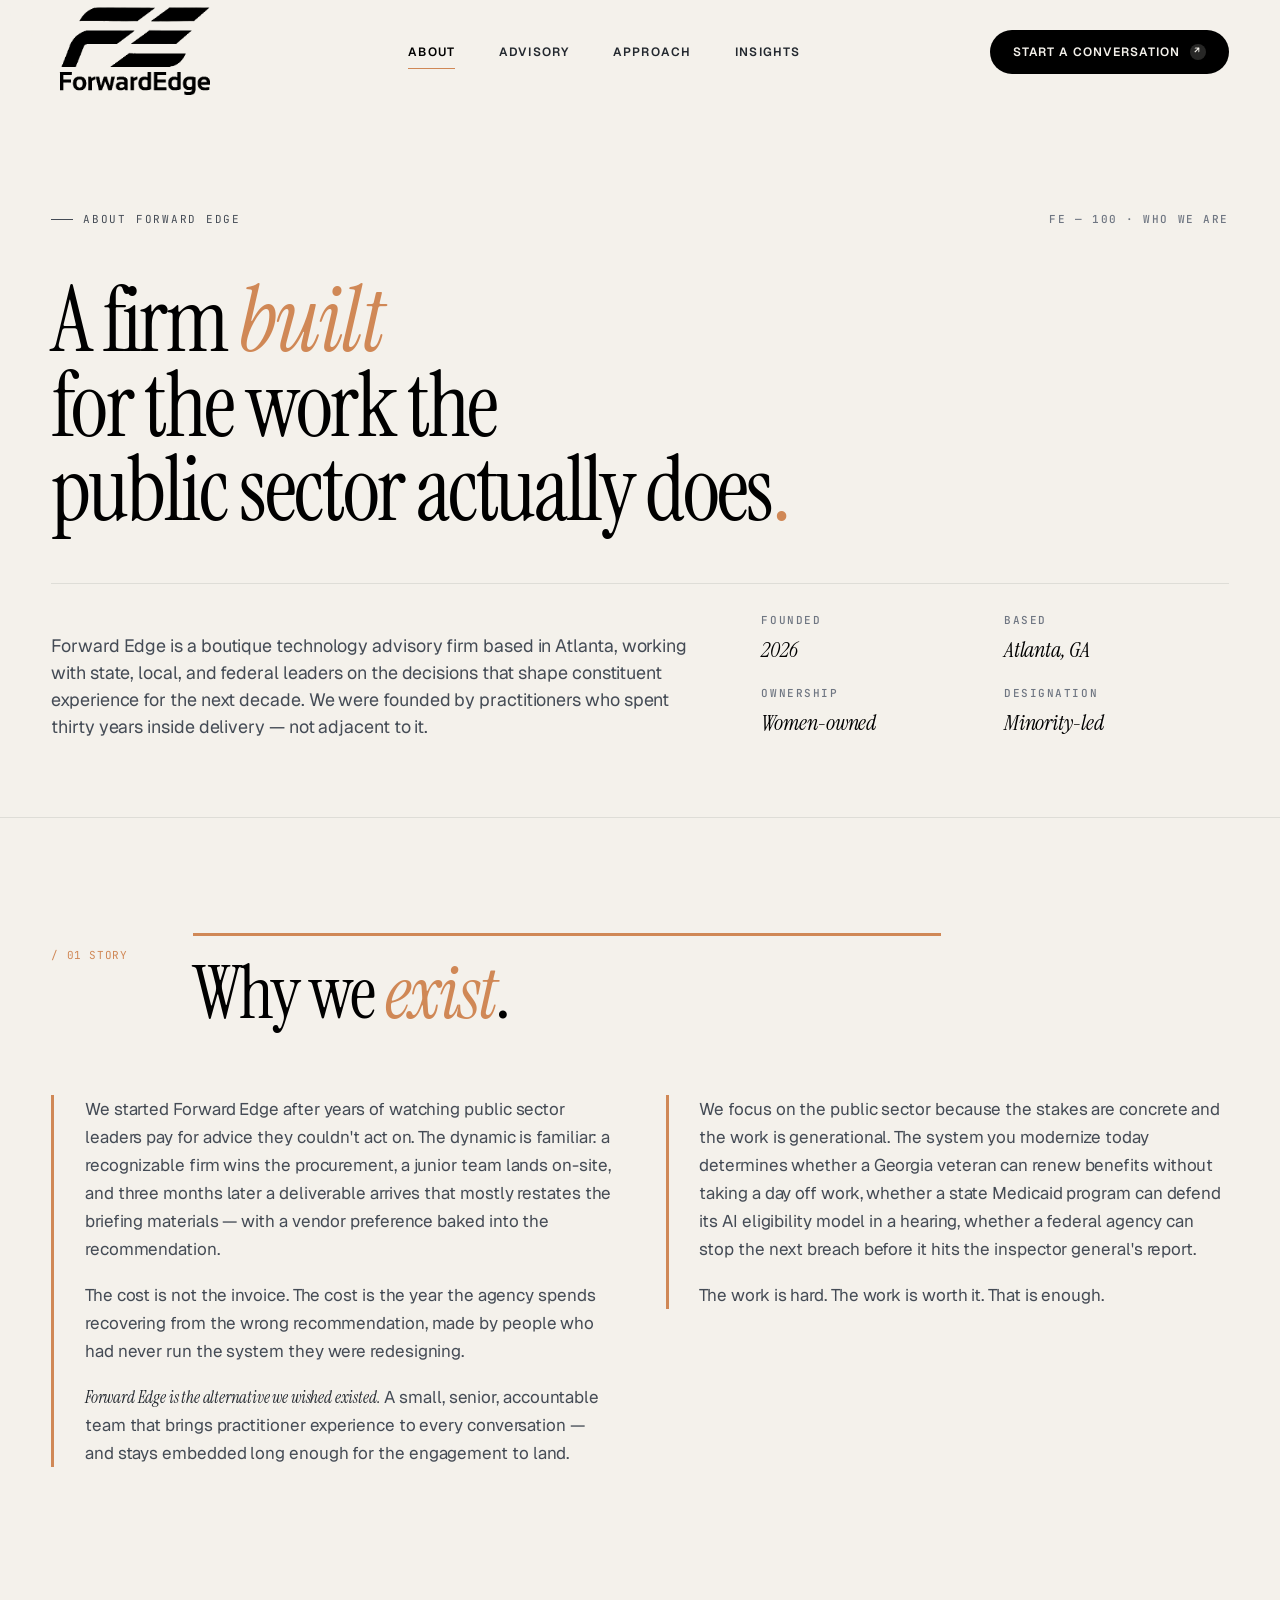
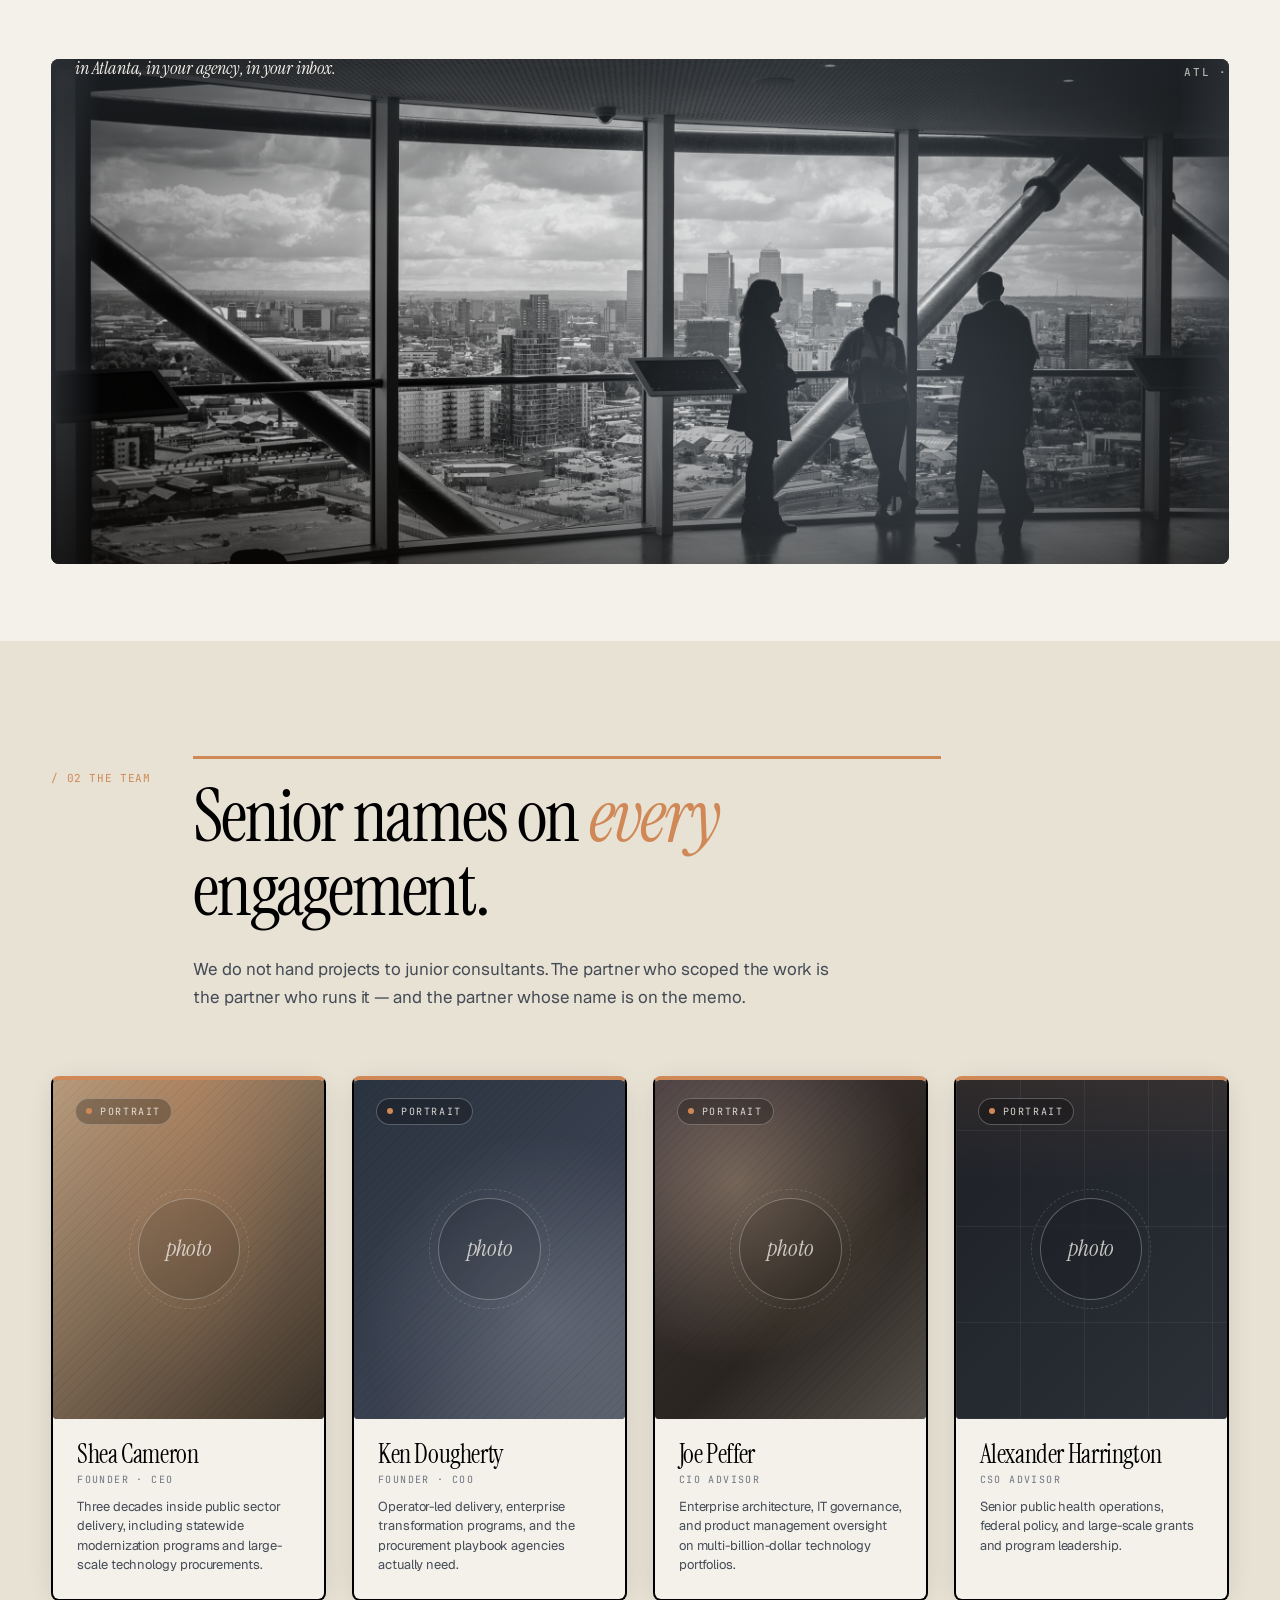
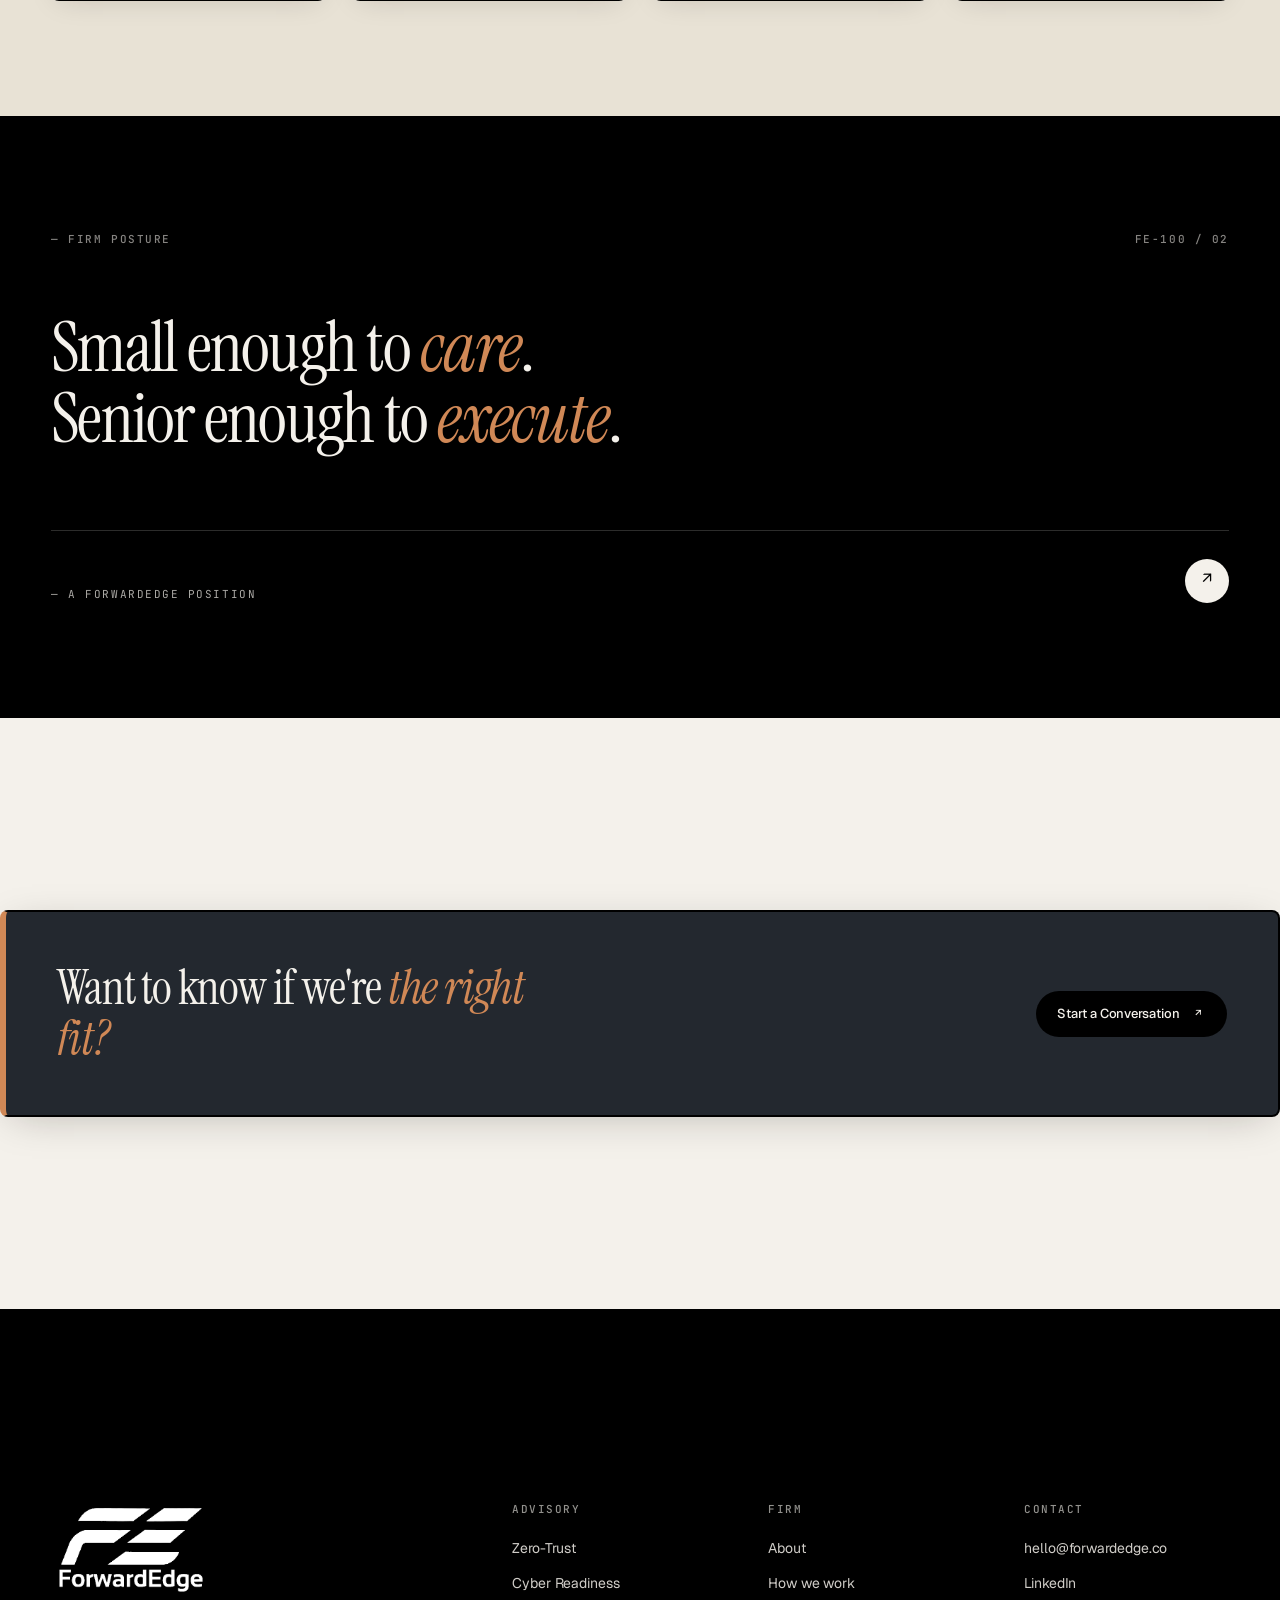
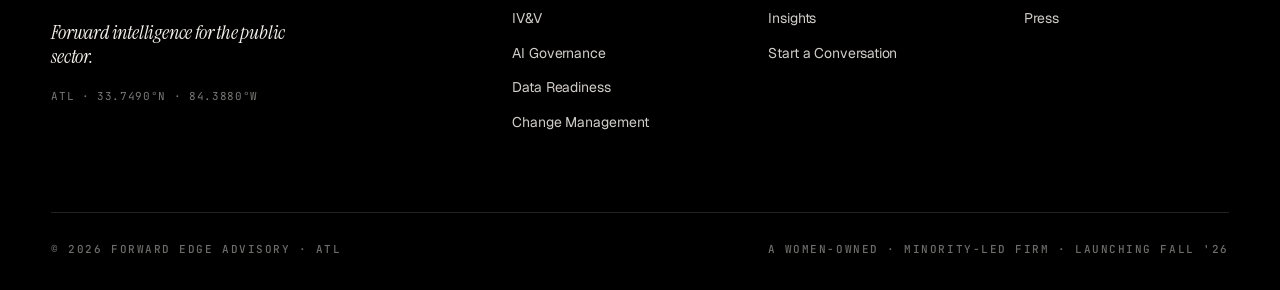
==== about.html @ c7acf0cd "ForwardEdge Advisory site — initial deploy" ====
<!doctype html>
<html lang="en">
<head>
<meta charset="utf-8" />
<meta name="viewport" content="width=device-width, initial-scale=1" />
<title>About · Forward Edge</title>
<link rel="icon" href="assets/fe-mark-black.png" />
<link rel="preconnect" href="https://fonts.googleapis.com" />
<link rel="preconnect" href="https://fonts.gstatic.com" crossorigin />
<link href="https://fonts.googleapis.com/css2?family=Instrument+Serif:ital@0;1&family=Geist:wght@400;500;600;700&family=JetBrains+Mono:wght@400;500;600&display=swap" rel="stylesheet" />
<link rel="stylesheet" href="styles.css" />
</head>
<body>

<header class="nav">
  <div class="container nav-inner">
    <a class="nav-brand" href="index.html" aria-label="Forward Edge — home">
      <img src="assets/fe-lockup-black.png" alt="Forward Edge" />
    </a>
    <nav class="nav-links" aria-label="Primary">
      <a href="about.html" class="is-current">About</a>
      <a href="advisory.html">Advisory</a>
      <a href="how-we-work.html">Approach</a>
      <a href="insights.html">Insights</a>
    </nav>
    <div class="nav-cta">
      <span class="nav-status"><span class="dot-edge"></span>Briefing — Fall '26</span>
      <a class="btn btn-primary" href="contact.html">Start a Conversation<span class="btn-arrow">↗</span></a>
      <button class="nav-toggle" aria-label="Open menu">☰</button>
    </div>
  </div>
</header>

<section class="page-hero">
  <div class="container">
    <div class="meta">
      <span class="eyebrow">About Forward Edge</span>
      <span class="mono">FE — 100 · WHO WE ARE</span>
    </div>
    <h1>A firm <em>built</em><br/>for the work the<br/>public sector actually does<span class="stop">.</span></h1>
    <div class="deck">
      <p>
        Forward Edge is a boutique technology advisory firm based in Atlanta, working with state, local,
        and federal leaders on the decisions that shape constituent experience for the next decade.
        We were founded by practitioners who spent thirty years inside delivery &mdash; not adjacent to it.
      </p>
      <div class="side">
        <div><span class="mono">Founded</span><span class="val">2026</span></div>
        <div><span class="mono">Based</span><span class="val">Atlanta, GA</span></div>
        <div><span class="mono">Ownership</span><span class="val">Women-owned</span></div>
        <div><span class="mono">Designation</span><span class="val">Minority-led</span></div>
      </div>
    </div>
  </div>
</section>

<!-- Story / why we exist -->
<section class="section-pad surface-paper">
  <div class="container">
    <div class="section-head reveal">
      <span class="num">/ 01 STORY</span>
      <div>
        <h2>Why we <em>exist</em>.</h2>
      </div>
    </div>
    <div class="cols-2 reveal">
      <div class="prose">
        <p>We started Forward Edge after years of watching public sector leaders pay for advice they couldn't act on. The dynamic is familiar: a recognizable firm wins the procurement, a junior team lands on-site, and three months later a deliverable arrives that mostly restates the briefing materials &mdash; with a vendor preference baked into the recommendation.</p>
        <p>The cost is not the invoice. The cost is the year the agency spends recovering from the wrong recommendation, made by people who had never run the system they were redesigning.</p>
        <p><span class="serif-i">Forward Edge is the alternative we wished existed.</span> A small, senior, accountable team that brings practitioner experience to every conversation &mdash; and stays embedded long enough for the engagement to land.</p>
      </div>
      <div class="prose">
        <p>We focus on the public sector because the stakes are concrete and the work is generational. The system you modernize today determines whether a Georgia veteran can renew benefits without taking a day off work, whether a state Medicaid program can defend its AI eligibility model in a hearing, whether a federal agency can stop the next breach before it hits the inspector general's report.</p>
        <p>The work is hard. The work is worth it. That is enough.</p>
      </div>
    </div>
  </div>
</section>

<!-- Editorial photo -->
<section class="section-pad-sm surface-paper">
  <div class="container">
    <div class="photo cool reveal is-soft" style="aspect-ratio: 21/9; border-radius: var(--r-md);"><img src="assets/photos/about-hero-2.jpg" alt="" class="photo-img" />
      <span class="placeholder-tag">Photo · 21:9 · gov interior, architectural</span>
     <div class="photo-mark"><div class="photo-mark-wrap"><span class="ring">photo</span></div></div> <div class="photo-mark">
        <div class="photo-mark-wrap">
          <span class="ring">photo</span>
          <span class="sub">Replace with architectural · interior · no people</span>
        </div>
      </div>
      <div class="caption">
        <span>Forward Edge keeps a small footprint —<br/>in Atlanta, in your agency, in your inbox.</span>
        <span class="mono" style="font-family: var(--font-mono); font-style: normal; font-size: 11px; letter-spacing: .14em; color: rgba(244,241,235,.7);">ATL · HQ</span>
      </div>
    </div>
  </div>
</section>

<!-- The people -->
<section class="section-pad surface-stone">
  <div class="container">
    <div class="section-head reveal">
      <span class="num">/ 02 THE TEAM</span>
      <div>
        <h2>Senior names on <em>every</em> engagement.</h2>
        <p class="deck">
          We do not hand projects to junior consultants. The partner who scoped the work is the partner who runs it &mdash; and the partner whose name is on the memo.
        </p>
      </div>
    </div>

    <div class="team reveal">
      <article class="team-card">
        <div class="team-photo photo warm"><span class="placeholder-tag">Portrait</span><div class="photo-mark"><div class="photo-mark-wrap"><span class="ring">photo</span></div></div></div>
        <div class="team-info">
          <h3 class="name">Shea Cameron</h3>
          <p class="role">FOUNDER · CEO</p>
          <p>Three decades inside public sector delivery, including statewide modernization programs and large-scale technology procurements.</p>
        </div>
      </article>
      <article class="team-card">
        <div class="team-photo photo cool"><span class="placeholder-tag">Portrait</span><div class="photo-mark"><div class="photo-mark-wrap"><span class="ring">photo</span></div></div></div>
        <div class="team-info">
          <h3 class="name">Ken Dougherty</h3>
          <p class="role">FOUNDER · COO</p>
          <p>Operator-led delivery, enterprise transformation programs, and the procurement playbook agencies actually need.</p>
        </div>
      </article>
      <article class="team-card">
        <div class="team-photo photo atmospheric"><span class="placeholder-tag">Portrait</span><div class="photo-mark"><div class="photo-mark-wrap"><span class="ring">photo</span></div></div></div>
        <div class="team-info">
          <h3 class="name">Joe Peffer</h3>
          <p class="role">CIO ADVISOR</p>
          <p>Enterprise architecture, IT governance, and product management oversight on multi-billion-dollar technology portfolios.</p>
        </div>
      </article>
      <article class="team-card">
        <div class="team-photo photo architectural"><span class="placeholder-tag">Portrait</span><div class="photo-mark"><div class="photo-mark-wrap"><span class="ring">photo</span></div></div></div>
        <div class="team-info">
          <h3 class="name">Alexander Harrington</h3>
          <p class="role">CSO ADVISOR</p>
          <p>Senior public health operations, federal policy, and large-scale grants and program leadership.</p>
        </div>
      </article>
    </div>
  </div>
</section>

<!-- Manifesto dark break -->
<section class="manifesto">
  <div class="container">
    <div class="manifesto-meta">
      <span class="mono">— FIRM POSTURE</span>
      <span class="mono">FE-100 / 02</span>
    </div>
    <h2>
      Small enough to <em>care</em>.<br/>
      Senior enough to <em>execute</em>.
    </h2>
    <div class="manifesto-foot">
      <span class="attr">— A FORWARDEDGE POSITION</span>
      <a href="contact.html"><span class="arrow-circle">↗</span></a>
    </div>
  </div>
</section>

<!-- End CTA -->
<section class="section-pad surface-paper">
  <div class="container end-cta">
    <div class="row reveal">
      <h3>Want to know if we're <em>the right fit?</em></h3>
      <a class="btn btn-primary" href="contact.html">Start a Conversation<span class="btn-arrow">↗</span></a>
    </div>
  </div>
</section>

<!-- Footer -->
<footer class="footer">
  <div class="container">
    <div class="footer-cols">
      <div class="footer-col footer-brand">
        <img src="assets/fe-lockup-black.png" alt="Forward Edge" />
        <p>Forward intelligence for the public sector.</p>
        <div class="footer-coords">ATL · 33.7490°N · 84.3880°W</div>
      </div>
      <div class="footer-col">
        <h4>Advisory</h4>
        <ul>
          <li><a href="advisory.html#zero-trust">Zero-Trust</a></li>
          <li><a href="advisory.html#cyber">Cyber Readiness</a></li>
          <li><a href="advisory.html#ivv">IV&amp;V</a></li>
          <li><a href="advisory.html#ai-gov">AI Governance</a></li>
          <li><a href="advisory.html#data">Data Readiness</a></li>
          <li><a href="advisory.html#change">Change Management</a></li>
        </ul>
      </div>
      <div class="footer-col">
        <h4>Firm</h4>
        <ul>
          <li><a href="about.html">About</a></li>
          <li><a href="how-we-work.html">How we work</a></li>
          <li><a href="insights.html">Insights</a></li>
          <li><a href="contact.html">Start a Conversation</a></li>
        </ul>
      </div>
      <div class="footer-col">
        <h4>Contact</h4>
        <ul>
          <li><a href="mailto:hello@forwardedge.co">hello@forwardedge.co</a></li>
          <li><a href="#">LinkedIn</a></li>
          <li><a href="#">Press</a></li>
        </ul>
      </div>
    </div>
    <div class="footer-base">
      <span class="mono">© 2026 Forward Edge Advisory · ATL</span>
      <span class="mono">A WOMEN-OWNED · MINORITY-LED FIRM · LAUNCHING FALL '26</span>
    </div>
  </div>
</footer>

<script src="script.js"></script>
</body>
</html>
---- styles.css ----
/* ─────────────────────────────────────────────
   FORWARDEDGE · forwardedge.co — Site stylesheet
   v1 · May 2026
   ───────────────────────────────────────────── */

:root {
  /* Surface */
  --color-paper:    #F4F1EB;   /* dominant body bg */
  --color-stone:    #E8E2D5;   /* alt surface · rhythm break */
  --color-sand:     #D7CDB9;   /* tertiary wash */
  --color-bone:     #EEEAE0;   /* between paper & stone, hairline tint */

  /* Ink */
  --color-black:    #000000;
  --color-ink:      #23282F;
  --color-graphite: #444B55;
  --color-smoke:    #6F7682;
  --color-mist:     #B8BEC7;

  /* Accent */
  --color-edge:        #D08856;
  --color-edge-deep:   #A86635;
  --color-edge-soft:   rgba(208,136,86,0.12);

  /* Fonts */
  --font-display: "Instrument Serif", Georgia, serif;
  --font-sans:    "Geist", system-ui, -apple-system, sans-serif;
  --font-mono:    "JetBrains Mono", ui-monospace, Menlo, monospace;

  /* Radii */
  --r-sm: 4px;
  --r-md: 8px;
  --r-lg: 12px;
  --r-pill: 9999px;

  /* Shadows */
  --shadow-card:  0 1px 0 rgba(0,0,0,.03), 0 12px 28px -16px rgba(20,16,12,.16);
  --shadow-hover: 0 2px 0 rgba(0,0,0,.05), 0 28px 60px -24px rgba(20,16,12,.28);

  /* Rules */
  --rule:   1px solid rgba(35,40,47,.10);
  --rule-2: 1px solid rgba(35,40,47,.18);

  /* Layout */
  --container: 1320px;
  --gutter:    clamp(20px, 4vw, 64px);
}

* { box-sizing: border-box; }

html, body {
  margin: 0;
  padding: 0;
  background: var(--color-paper);
  color: var(--color-ink);
  font-family: var(--font-sans);
  font-feature-settings: "ss01";
  -webkit-font-smoothing: antialiased;
  -moz-osx-font-smoothing: grayscale;
  text-rendering: optimizeLegibility;
  font-size: 16px;
  line-height: 1.55;
  letter-spacing: -0.005em;
}

img { display: block; max-width: 100%; }
a { color: inherit; text-decoration: none; }
button { font: inherit; color: inherit; }
::selection { background: var(--color-edge); color: var(--color-paper); }

/* ─────────────── Utilities ─────────────── */
.container {
  max-width: var(--container);
  margin: 0 auto;
  padding: 0 var(--gutter);
}

.mono {
  font-family: var(--font-mono);
  font-size: 11px;
  letter-spacing: 0.14em;
  text-transform: uppercase;
  color: var(--color-smoke);
  font-weight: 500;
}
.serif { font-family: var(--font-display); font-weight: 400; letter-spacing: -0.01em; }
.serif-i { font-family: var(--font-display); font-style: italic; font-weight: 400; letter-spacing: -0.01em; }
.edge { color: var(--color-edge); }
.dot-edge {
  display: inline-block;
  width: 7px; height: 7px;
  border-radius: 50%;
  background: var(--color-edge);
  vertical-align: middle;
  margin-right: 8px;
  position: relative;
}
.dot-edge::before {
  content: "";
  position: absolute;
  inset: -3px;
  border-radius: 50%;
  border: 1px solid var(--color-edge);
  animation: pulseDot 2.6s ease-out infinite;
  opacity: 0;
}
@keyframes pulseDot {
  0% { transform: scale(0.85); opacity: 0.8; }
  100% { transform: scale(2.6); opacity: 0; }
}

.eyebrow {
  font-family: var(--font-mono);
  font-size: 11px;
  letter-spacing: 0.16em;
  text-transform: uppercase;
  color: var(--color-graphite);
  display: inline-flex;
  align-items: center;
  gap: 10px;
}
.eyebrow::before {
  content: "";
  width: 22px;
  height: 1px;
  background: currentColor;
}

/* ─────────────── Buttons ─────────────── */
.btn {
  display: inline-flex;
  align-items: center;
  gap: 10px;
  padding: 12px 20px;
  border-radius: var(--r-pill);
  font-size: 13px;
  font-weight: 500;
  letter-spacing: -0.005em;
  border: 1px solid transparent;
  cursor: pointer;
  transition: transform .2s, background .2s, color .2s, border-color .2s;
  white-space: nowrap;
}
.btn-primary {
  background: var(--color-black);
  color: var(--color-paper);
}
.btn-primary:hover {
  background: var(--color-edge-deep);
  transform: translateY(-1px);
}
.btn-ghost {
  background: transparent;
  color: var(--color-ink);
  border-color: rgba(35,40,47,.22);
}
.btn-ghost:hover { border-color: var(--color-black); }
.btn-arrow {
  width: 16px; height: 16px;
  display: inline-grid; place-items: center;
  font-size: 10px;
}

.invert .btn-primary { background: var(--color-paper); color: var(--color-black); }
.invert .btn-primary:hover { background: var(--color-edge); color: var(--color-paper); }
.invert .btn-ghost { color: var(--color-paper); border-color: rgba(244,241,235,.25); }
.invert .btn-ghost:hover { border-color: var(--color-paper); color: var(--color-edge); }

/* ─────────────── Nav ─────────────── */
.nav {
  position: sticky;
  top: 0;
  z-index: 80;
  background: rgba(244,241,235, 0.92);
  backdrop-filter: saturate(150%) blur(18px);
  -webkit-backdrop-filter: saturate(150%) blur(18px);
  border-bottom: 0;
  transition: background .25s ease, padding .25s ease;
}
.nav.is-scrolled {
  background: rgba(30, 33, 38, 0.97);
  box-shadow: 0 1px 0 rgba(0,0,0,0.28), 0 4px 24px -8px rgba(0,0,0,0.22);
}
.nav.is-scrolled .nav-links a { color: rgba(244,241,235,0.75); }
.nav.is-scrolled .nav-links a:hover,
.nav.is-scrolled .nav-links a.is-current { color: var(--color-paper); }
.nav.is-scrolled .nav-links a::after { background: var(--color-edge); }
.nav.is-scrolled .nav-brand img { filter: invert(1); }
.nav-inner {
  display: grid;
  grid-template-columns: auto 1fr auto;
  align-items: center;
  height: 96px;
  gap: clamp(20px, 4vw, 56px);
  transition: height .25s ease;
}
.nav.is-scrolled .nav-inner { height: 76px; }

.nav-brand {
  display: inline-flex;
  align-items: center;
  text-decoration: none;
  color: inherit;
}
.nav-brand img {
  width: 168px;
  transition: width .25s ease;
}
.nav.is-scrolled .nav-brand img { width: 140px; }
.nav-brand-tag { display: none; }

.nav-links {
  display: flex;
  justify-content: center;
  align-items: center;
  gap: clamp(28px, 3.4vw, 48px);
  list-style: none;
  margin: 0;
  padding: 0;
}
.nav-links a {
  font-family: var(--font-sans);
  font-size: 12px;
  font-weight: 600;
  letter-spacing: 0.10em;
  text-transform: uppercase;
  color: var(--color-ink);
  position: relative;
  padding: 10px 0;
  white-space: nowrap;
  transition: color .15s;
}
.nav-links a::after {
  content: "";
  position: absolute;
  left: 0; right: 0; bottom: 2px;
  height: 1.5px;
  background: var(--color-edge);
  transform: scaleX(0);
  transform-origin: left center;
  transition: transform .35s cubic-bezier(.2,.7,.2,1);
}
.nav-links a:hover { color: var(--color-black); }
.nav-links a:hover::after { transform: scaleX(1); }
.nav-links a.is-current { color: var(--color-black); }
.nav-links a.is-current::after { transform: scaleX(1); }

.nav-cta { display: flex; gap: 12px; align-items: center; }
.nav-status { display: none !important; }
.nav-cta .btn {
  padding: 12px 22px;
  font-size: 12px;
  font-weight: 600;
  letter-spacing: 0.08em;
  text-transform: uppercase;
}
.nav-cta .btn .btn-arrow {
  width: 16px; height: 16px;
  background: rgba(244,241,235,.16);
  border-radius: 50%;
  font-size: 9px;
  transition: transform .25s, background .25s;
}
.nav-cta .btn:hover .btn-arrow {
  background: rgba(244,241,235,.30);
  transform: translate(2px, -2px);
}
.nav-toggle {
  display: none;
  background: transparent;
  border: 1px solid rgba(35,40,47,.16);
  border-radius: 50%;
  cursor: pointer;
  width: 40px; height: 40px;
  font-size: 16px;
  color: var(--color-ink);
  align-items: center;
  justify-content: center;
}
@media (max-width: 860px) {
  .nav-toggle { display: inline-flex; }
}

/* ─────────────── Sections ─────────────── */
section {
  position: relative;
}
.section-pad { padding: clamp(72px, 9vw, 128px) 0; }
.section-pad-sm { padding: clamp(48px, 6vw, 96px) 0; }

.surface-paper { background: var(--color-paper); }
.surface-stone { background: var(--color-stone); }
.surface-sand  { background: var(--color-sand); }
.surface-black {
  background: var(--color-black);
  color: var(--color-paper);
}
.surface-black .mono { color: rgba(244,241,235,.55); }
.surface-black .eyebrow { color: rgba(244,241,235,.65); }
.surface-black .serif-i em { color: var(--color-edge); }
.surface-black { --rule: 1px solid rgba(244,241,235,.12); --rule-2: 1px solid rgba(244,241,235,.18); }

.section-head {
  display: grid;
  grid-template-columns: 110px 1fr;
  gap: 32px;
  align-items: start;
  margin-bottom: clamp(40px, 5vw, 72px);
}
.section-head .num {
  font-family: var(--font-mono);
  font-size: 11px;
  letter-spacing: 0.06em;
  color: var(--color-edge);
  padding-top: 14px;
}
.surface-black .section-head .num { color: rgba(244,241,235,.55); }
.section-head h2 {
  font-family: var(--font-display);
  font-weight: 400;
  font-size: clamp(48px, 5.8vw, 84px);
  line-height: 1.0;
  letter-spacing: -0.03em;
  margin: 0 0 0 0;
  max-width: 22ch;
  color: var(--color-black);
  padding-top: 20px;
  border-top: 3px solid var(--color-edge);
}
.surface-black .section-head h2 { color: var(--color-paper); }
.surface-stone .section-head h2  { border-top-color: var(--color-edge); }
.surface-black .section-head h2  { border-top-color: var(--color-edge); }
.section-head h2 em {
  font-style: italic;
  color: var(--color-edge);
}
.surface-black .section-head h2 em { color: var(--color-edge); }
.section-head .deck {
  font-size: 17px;
  line-height: 1.65;
  color: var(--color-graphite);
  margin: 28px 0 0;
  max-width: 58ch;
}
.surface-black .section-head .deck { color: rgba(244,241,235,.75); }

/* ─────────────── Position split layout ─────────────── */
.pos-split {
  display: grid;
  grid-template-columns: 1fr 1fr;
  gap: clamp(40px, 5vw, 80px);
  align-items: center;
}
.pos-text { min-width: 0; }
.pos-text .section-head { margin-bottom: 0; }
.pos-photo {
  border-radius: var(--r-md);
  overflow: hidden;
  aspect-ratio: 4/3;
  box-shadow: 0 12px 48px -16px rgba(20,16,12,0.28);
  border: 2px solid var(--color-black);
}
.pos-photo-img {
  width: 100%;
  height: 100%;
  display: block;
  object-fit: cover;
  filter: saturate(0.78) contrast(1.06) brightness(0.92) sepia(0.06);
  transition: filter 1s ease, transform 1s ease;
}
.pos-split:hover .pos-photo-img {
  filter: saturate(0.95) contrast(1.02) brightness(0.96) sepia(0.02);
  transform: scale(1.03);
}
@media (max-width: 767px) {
  .pos-split { grid-template-columns: 1fr; }
  .pos-photo { aspect-ratio: 16/9; }
}

/* ─────────────── Hero ─────────────── */
.hero {
  padding: clamp(72px, 10vw, 144px) 0 clamp(48px, 6vw, 96px);
  position: relative;
  overflow: hidden;
  background: var(--color-paper);
}
.hero-meta {
  display: flex;
  justify-content: space-between;
  align-items: center;
  margin-bottom: clamp(40px, 5vw, 72px);
  flex-wrap: wrap;
  gap: 16px;
}
.hero h1 {
  font-family: var(--font-display);
  font-weight: 400;
  font-size: clamp(56px, 8.5vw, 144px);
  line-height: 0.92;
  letter-spacing: -0.035em;
  color: var(--color-black);
  margin: 0;
  max-width: 18ch;
}
.hero h1 em { font-style: italic; }
.hero h1 .stop { color: var(--color-edge); }
.hero .rotator {
  display: inline-block;
  position: relative;
  vertical-align: top;
  height: 1em;
  overflow: hidden;
  /* width set inline by JS once strings measure */
  min-width: 7ch;
}
.hero .rotator span {
  position: absolute;
  left: 0; top: 0;
  font-style: italic;
  color: var(--color-edge);
  opacity: 0;
  transform: translateY(40%);
  transition: opacity .6s, transform .6s cubic-bezier(.2,.7,.2,1);
  white-space: nowrap;
}
.hero .rotator span.in { opacity: 1; transform: translateY(0); }
.hero .rotator span.out { opacity: 0; transform: translateY(-40%); }

.hero-row {
  display: grid;
  grid-template-columns: 1.4fr 1fr;
  gap: clamp(32px, 5vw, 96px);
  align-items: end;
  margin-top: clamp(40px, 5vw, 72px);
  padding-top: 32px;
  border-top: var(--rule);
}
.hero-deck p {
  font-size: clamp(17px, 1.5vw, 22px);
  line-height: 1.45;
  color: var(--color-graphite);
  margin: 0 0 32px;
  max-width: 48ch;
}
.hero-actions { display: flex; gap: 12px; flex-wrap: wrap; }
.hero-side {
  border-left: var(--rule-2);
  padding: 4px 0 4px 28px;
  display: flex;
  flex-direction: column;
  gap: 16px;
}
.hero-side .row {
  display: flex;
  justify-content: space-between;
  align-items: center;
}
.hero-side .now {
  font-family: var(--font-display);
  font-style: italic;
  font-size: 28px;
  letter-spacing: -0.01em;
  color: var(--color-edge);
  line-height: 1.1;
}
.hero-side .foot {
  display: flex;
  gap: 22px;
  padding-top: 16px;
  border-top: var(--rule);
}

/* Hero photo strip — 4-up portrait array under the headline */
.hero-photo-strip {
  display: grid;
  grid-template-columns: repeat(4, 1fr);
  gap: 12px;
  margin-top: clamp(48px, 6vw, 80px);
}
.hero-photo-strip .photo { border-radius: var(--r-md); }
@media (max-width: 960px) {
  .hero-photo-strip { grid-template-columns: repeat(2, 1fr); }
}

/* Hero ticker strip */
.hero-ticker {
  margin-top: clamp(40px, 5vw, 72px);
  padding: 20px 0;
  border-top: var(--rule);
  border-bottom: var(--rule);
  overflow: hidden;
  white-space: nowrap;
  background: var(--color-paper);
  position: relative;
}
.hero-ticker::before, .hero-ticker::after {
  content: "";
  position: absolute;
  top: 0; bottom: 0; width: 80px;
  z-index: 2;
  pointer-events: none;
}
.hero-ticker::before { left: 0; background: linear-gradient(90deg, var(--color-paper), transparent); }
.hero-ticker::after  { right: 0; background: linear-gradient(-90deg, var(--color-paper), transparent); }
.hero-ticker .track {
  display: inline-flex;
  gap: 48px;
  animation: scroll 50s linear infinite;
  padding-right: 48px;
}
.hero-ticker .track span {
  display: inline-flex;
  align-items: center;
  gap: 12px;
}
.hero-ticker .glyph { color: var(--color-edge); font-weight: 600; }
@keyframes scroll {
  from { transform: translateX(0); }
  to   { transform: translateX(-50%); }
}

/* ─────────────── Cinematic (dark video) Hero ─────────────── */
.hero-cinematic {
  padding: 0;
  min-height: 100vh;
  display: flex;
  flex-direction: column;
  background: #0a0c0f url('assets/photos/atl-capitol-wide.jpg') center center / cover no-repeat;
}
.hero-bg-video {
  position: absolute;
  inset: 0;
  width: 100%;
  height: 100%;
  object-fit: cover;
  z-index: 0;
}
.hero-overlay {
  position: absolute;
  inset: 0;
  background: linear-gradient(
    160deg,
    rgba(6,8,12,0.78) 0%,
    rgba(6,8,12,0.55) 50%,
    rgba(6,8,12,0.82) 100%
  );
  z-index: 1;
}
.hero-content {
  position: relative;
  z-index: 2;
  flex: 1;
  display: flex;
  flex-direction: column;
  padding: clamp(72px, 10vw, 144px) 0 clamp(48px, 6vw, 96px);
}
.hero-cinematic .hero-ticker {
  position: relative;
  z-index: 2;
  margin-top: 0;
  background: rgba(0,0,0,0.45);
  backdrop-filter: blur(8px);
  -webkit-backdrop-filter: blur(8px);
  border-top: 1px solid rgba(255,255,255,0.10);
  border-bottom: none;
}
.hero-cinematic .hero-ticker::before {
  background: linear-gradient(90deg, rgba(0,0,0,0.45), transparent);
}
.hero-cinematic .hero-ticker::after {
  background: linear-gradient(-90deg, rgba(0,0,0,0.45), transparent);
}
.hero-cinematic .hero-ticker .track span {
  color: rgba(244,241,235,0.72);
}
.hero-cinematic .hero-ticker .glyph { color: var(--color-edge); }

/* Hero text — white on video */
.hero-cinematic .hero-meta .eyebrow { color: rgba(244,241,235,0.68); }
.hero-cinematic .hero-meta .mono    { color: rgba(244,241,235,0.45); }
.hero-cinematic h1                  { color: var(--color-paper); }
.hero-cinematic .hero-row           { border-top-color: rgba(244,241,235,0.14); }
.hero-cinematic .hero-deck p        { color: rgba(244,241,235,0.78); }
.hero-cinematic .hero-side          { border-left-color: rgba(244,241,235,0.18); }
.hero-cinematic .hero-side .mono    { color: rgba(244,241,235,0.52); }
.hero-cinematic .hero-side .now     { color: var(--color-edge); }
.hero-cinematic .hero-side .foot    { border-top-color: rgba(244,241,235,0.14); }
.hero-cinematic .hero-side .foot .mono { color: rgba(244,241,235,0.52); }
.hero-cinematic .btn-primary {
  background: rgba(244,241,235,0.95);
  color: var(--color-black);
  border-color: transparent;
}
.hero-cinematic .btn-primary:hover {
  background: var(--color-edge);
  color: var(--color-paper);
}
.hero-cinematic .btn-ghost {
  color: rgba(244,241,235,0.88);
  border-color: rgba(244,241,235,0.28);
}
.hero-cinematic .btn-ghost:hover {
  border-color: rgba(244,241,235,0.7);
  color: var(--color-paper);
}

/* Transparent nav over video hero */
.has-video-hero { background: #0a0c0f; } /* dark body bg so transparent nav shows dark, not cream */
.logo-light { display: none; }
.has-video-hero .nav {
  background: transparent;
  backdrop-filter: none;
  -webkit-backdrop-filter: none;
  box-shadow: none;
  border-bottom: none;
}
.has-video-hero .nav:not(.is-scrolled) .logo-dark  { display: none; }
.has-video-hero .nav:not(.is-scrolled) .logo-light { display: block; }
.has-video-hero .nav.is-scrolled {
  background: rgba(30, 33, 38, 0.97);
  backdrop-filter: saturate(150%) blur(18px);
  -webkit-backdrop-filter: saturate(150%) blur(18px);
  box-shadow: 0 1px 0 rgba(0,0,0,0.28), 0 4px 24px -8px rgba(0,0,0,0.22);
}
.has-video-hero .nav:not(.is-scrolled) .nav-links a {
  color: rgba(244,241,235,0.82);
}
.has-video-hero .nav:not(.is-scrolled) .nav-links a:hover { color: #fff; }
.has-video-hero .nav:not(.is-scrolled) .nav-links a.is-current { color: #fff; }
.has-video-hero .nav:not(.is-scrolled) .nav-cta .btn-primary {
  background: rgba(255,255,255,0.14);
  border-color: rgba(255,255,255,0.28);
  color: #fff;
}
.has-video-hero .nav:not(.is-scrolled) .nav-cta .btn-primary:hover {
  background: var(--color-edge);
  border-color: var(--color-edge);
}

/* ─────────────── Manifesto (dark break) ─────────────── */
.manifesto {
  background: var(--color-black);
  color: var(--color-paper);
  padding: clamp(72px, 9vw, 128px) 0;
}
.manifesto-meta {
  display: flex;
  justify-content: space-between;
  align-items: center;
  margin-bottom: clamp(40px, 5vw, 72px);
  gap: 16px;
  flex-wrap: wrap;
}
.manifesto-meta .mono { color: rgba(244,241,235,.55); }
.manifesto h2 {
  font-family: var(--font-display);
  font-weight: 400;
  font-size: clamp(36px, 5.5vw, 80px);
  line-height: 1;
  letter-spacing: -0.025em;
  color: var(--color-paper);
  margin: 0;
  max-width: 26ch;
}
.manifesto h2 em { font-style: italic; color: var(--color-edge); }
.manifesto-foot {
  display: flex;
  justify-content: space-between;
  align-items: end;
  margin-top: clamp(48px, 6vw, 80px);
  padding-top: 28px;
  border-top: 1px solid rgba(244,241,235,.18);
  gap: 24px;
}
.manifesto-foot .attr { font-family: var(--font-mono); font-size: 11px; letter-spacing: 0.14em; text-transform: uppercase; color: rgba(244,241,235,.7); }
.arrow-circle {
  width: 44px; height: 44px;
  border-radius: 50%;
  background: var(--color-paper);
  color: var(--color-black);
  display: grid; place-items: center;
  font-size: 16px;
  transition: transform .25s, background .2s, color .2s;
}
.manifesto-foot a:hover .arrow-circle {
  transform: translate(2px, -2px);
  background: var(--color-edge);
  color: var(--color-paper);
}

/* ─────────────── Who We Serve ─────────────── */
.serve {
  display: grid;
  grid-template-columns: 1fr 1fr;
  gap: clamp(16px, 1.5vw, 24px);
}
.serve-card {
  background: var(--color-paper);
  border-radius: var(--r-md);
  padding: clamp(28px, 3vw, 44px);
  min-height: 380px;
  display: flex;
  flex-direction: column;
  gap: 24px;
  box-shadow: var(--shadow-card);
  position: relative;
  overflow: hidden;
  transition: transform .35s cubic-bezier(.2,.7,.2,1), box-shadow .35s;
}
.serve-card:hover {
  transform: translateY(-3px);
  box-shadow: var(--shadow-hover);
}
.serve-card .top {
  display: flex;
  justify-content: space-between;
  align-items: start;
}
.serve-card .big-num {
  font-family: var(--font-display);
  font-weight: 400;
  font-style: italic;
  font-size: clamp(64px, 7vw, 96px);
  line-height: 0.86;
  letter-spacing: -0.04em;
  color: var(--color-edge);
}
.serve-card h3 {
  font-family: var(--font-display);
  font-weight: 400;
  font-size: clamp(28px, 3vw, 44px);
  line-height: 1;
  letter-spacing: -0.025em;
  margin: 0;
  color: var(--color-black);
}
.serve-card h3 em { font-style: italic; }
.serve-card p {
  font-size: 15px;
  line-height: 1.55;
  color: var(--color-graphite);
  margin: 0;
  max-width: 46ch;
}
.serve-card ul {
  list-style: none;
  margin: 0;
  padding: 0;
  display: flex;
  flex-direction: column;
  gap: 6px;
}
.serve-card ul li {
  font-family: var(--font-mono);
  font-size: 10px;
  letter-spacing: 0.14em;
  text-transform: uppercase;
  color: var(--color-graphite);
  padding-left: 16px;
  position: relative;
}
.serve-card ul li::before {
  content: "→";
  position: absolute;
  left: 0; top: 0;
  color: var(--color-edge);
}
.serve-card .foot {
  margin-top: auto;
  padding-top: 18px;
  border-top: var(--rule);
  display: flex;
  justify-content: space-between;
  align-items: center;
}
.serve-card.has-photo { padding-top: clamp(220px, 22vw, 280px); }
.serve-card .serve-photo {
  position: absolute;
  top: 0; left: 0; right: 0;
  height: clamp(200px, 20vw, 260px);
  overflow: hidden;
  background: var(--color-graphite);
}
.serve-card .serve-photo img {
  width: 100%;
  height: 100%;
  object-fit: cover;
  transition: transform .8s cubic-bezier(.2,.7,.2,1);
  filter: saturate(0.92) brightness(0.92);
}
.serve-card.has-photo:hover .serve-photo img { transform: scale(1.04); }
.serve-card .serve-photo::after {
  content: "";
  position: absolute;
  inset: 0;
  background: linear-gradient(180deg, rgba(0,0,0,0) 50%, rgba(244,241,235,1) 100%);
  pointer-events: none;
}
.arrow-mini {
  width: 32px; height: 32px;
  border-radius: 50%;
  background: var(--color-black);
  color: var(--color-paper);
  display: grid; place-items: center;
  font-size: 12px;
  transition: transform .25s;
}
.serve-card:hover .arrow-mini { transform: translate(2px, -2px); background: var(--color-edge-deep); }

/* ─────────────── Advisory Areas (6-card grid) ─────────────── */
.advisory-grid {
  display: grid;
  grid-template-columns: repeat(3, 1fr);
  gap: 1px;
  background: rgba(35,40,47,.10);
  border-radius: var(--r-md);
  overflow: hidden;
  border: 1px solid rgba(35,40,47,.10);
}
.adv-card {
  background: var(--color-paper);
  padding: clamp(28px, 2.6vw, 40px);
  display: flex;
  flex-direction: column;
  gap: 18px;
  min-height: 280px;
  cursor: pointer;
  transition: background .25s ease;
  position: relative;
  isolation: isolate;
  overflow: hidden;
}
.adv-card.has-photo { padding-top: clamp(170px, 16vw, 220px); min-height: 380px; }
.adv-card .adv-photo {
  position: absolute;
  top: 0; left: 0; right: 0;
  height: clamp(150px, 15vw, 200px);
  overflow: hidden;
  background: var(--color-graphite);
}
.adv-card .adv-photo img {
  width: 100%;
  height: 100%;
  object-fit: cover;
  transition: transform .8s cubic-bezier(.2,.7,.2,1);
  filter: saturate(0.92) brightness(0.95);
}
.adv-card.has-photo:hover .adv-photo img { transform: scale(1.05); }
.adv-card .adv-photo::after {
  content: "";
  position: absolute;
  inset: 0;
  background: linear-gradient(180deg, rgba(0,0,0,0) 55%, var(--color-paper) 100%);
  pointer-events: none;
}
.adv-card:hover .adv-photo::after { background: linear-gradient(180deg, rgba(0,0,0,0) 55%, var(--color-stone) 100%); }
.adv-card:hover { background: var(--color-stone); border-left: 2px solid var(--color-edge); padding-left: calc(clamp(28px, 2.6vw, 40px) - 2px); }
.adv-card:hover .adv-arrow { color: var(--color-edge); transform: translate(2px, -2px); }
.adv-card .num {
  font-family: var(--font-mono);
  font-size: 11px;
  letter-spacing: 0.06em;
  color: var(--color-smoke);
}
.adv-card .ico {
  width: 36px;
  height: 36px;
  display: grid; place-items: center;
  color: var(--color-edge);
}
.adv-card h3 {
  font-family: var(--font-display);
  font-weight: 400;
  font-size: clamp(22px, 2vw, 28px);
  line-height: 1.05;
  letter-spacing: -0.015em;
  margin: 0;
  color: var(--color-black);
  max-width: 18ch;
}
.adv-card h3 em { font-style: italic; }
.adv-card p {
  font-size: 14px;
  line-height: 1.5;
  color: var(--color-graphite);
  margin: 0;
  max-width: 38ch;
}
.adv-card .adv-arrow {
  font-family: var(--font-mono);
  font-size: 12px;
  color: var(--color-graphite);
  transition: color .2s, transform .2s;
  margin-top: auto;
  align-self: end;
}

/* ─────────────── How We Work ─────────────── */
.how-grid {
  display: grid;
  grid-template-columns: repeat(4, 1fr);
  gap: 2px;
  background: var(--color-black);
  border-radius: var(--r-sm);
  overflow: hidden;
  border: 2px solid var(--color-black);
  box-shadow: 0 8px 40px -12px rgba(0,0,0,0.28);
}
.how-card {
  background: var(--color-paper);
  padding: clamp(28px, 2.6vw, 36px);
  display: flex;
  flex-direction: column;
  gap: 16px;
  min-height: 320px;
  transition: background .3s ease, color .3s ease;
  border-top: 3px solid var(--color-edge);
  position: relative;
}
/* Orange bottom rule — secondary accent */
.how-card::after {
  content: "";
  position: absolute;
  bottom: 0; left: 0; right: 0;
  height: 2px;
  background: var(--color-black);
  opacity: 0.08;
  transition: opacity .3s ease;
}
.how-card:hover {
  background: var(--color-ink);
}
.how-card:hover::after { opacity: 0; }
.how-card .num {
  font-family: var(--font-display);
  font-style: italic;
  font-size: 56px;
  line-height: 1;
  color: var(--color-edge);
  letter-spacing: -0.02em;
  transition: color .3s ease;
}
.how-card h3 {
  font-family: var(--font-display);
  font-weight: 400;
  font-size: 26px;
  line-height: 1.05;
  letter-spacing: -0.02em;
  margin: 0;
  color: var(--color-black);
  max-width: 16ch;
  transition: color .3s ease;
}
/* Italic phrases in orange */
.how-card h3 em {
  font-style: italic;
  color: var(--color-edge);
}
.how-card p {
  font-size: 14px;
  line-height: 1.55;
  color: var(--color-graphite);
  margin: 0;
  transition: color .3s ease;
}
/* Dark-flip on hover — text goes light */
.how-card:hover h3,
.how-card:hover h3 em { color: var(--color-paper); }
.how-card:hover h3 em { color: var(--color-edge); }
.how-card:hover p { color: rgba(244,241,235,.68); }
.how-card:hover .num { color: var(--color-edge); }

/* ─────────────── Insights / Memos ─────────────── */
.memo-grid {
  display: grid;
  grid-template-columns: repeat(3, 1fr);
  gap: clamp(16px, 1.5vw, 24px);
}
.memo-card {
  background: var(--color-paper);
  border-radius: var(--r-sm);
  padding: clamp(28px, 2.6vw, 36px);
  display: flex;
  flex-direction: column;
  gap: 18px;
  min-height: 380px;
  border: 2px solid var(--color-black);
  border-top: 4px solid var(--color-edge);
  box-shadow: 0 4px 28px -8px rgba(0,0,0,0.20);
  transition: transform .35s ease, box-shadow .35s ease, background .3s ease;
  position: relative;
  overflow: hidden;
}
.memo-card:hover {
  transform: translateY(-5px);
  box-shadow: 0 20px 56px -16px rgba(0,0,0,0.32);
  background: var(--color-ink);
  border-color: var(--color-black);
  border-top-color: var(--color-edge);
}
.memo-card .head {
  display: flex;
  justify-content: space-between;
  align-items: center;
}
.memo-card .pill {
  font-family: var(--font-mono);
  font-size: 10px;
  letter-spacing: 0.14em;
  text-transform: uppercase;
  border: 1px solid var(--color-edge);
  background: rgba(208,136,86,.12);
  border-radius: var(--r-pill);
  padding: 5px 12px;
  color: var(--color-edge-deep);
  transition: background .3s, color .3s;
}
.memo-card:hover .pill {
  background: var(--color-edge);
  color: var(--color-paper);
  border-color: var(--color-edge);
}
.memo-card .imgslot {
  position: relative;
  width: 100%;
  aspect-ratio: 5 / 3;
  border-radius: var(--r-sm);
  overflow: hidden;
  background: var(--color-stone);
  border: 1px solid rgba(0,0,0,0.10);
}
.memo-card h3 {
  font-family: var(--font-display);
  font-weight: 400;
  font-size: 26px;
  line-height: 1.06;
  letter-spacing: -0.02em;
  margin: 0;
  color: var(--color-black);
  transition: color .3s ease;
}
/* Orange italic accent in headline */
.memo-card h3 em {
  font-style: italic;
  color: var(--color-edge);
}
.memo-card .lede {
  font-size: 14px;
  line-height: 1.5;
  color: var(--color-graphite);
  margin: 0;
  transition: color .3s ease;
}
.memo-card .foot {
  margin-top: auto;
  padding-top: 14px;
  border-top: 1px solid rgba(0,0,0,0.12);
  display: flex;
  justify-content: space-between;
  align-items: center;
  transition: border-color .3s;
}
.memo-card .foot .mono {
  color: var(--color-smoke);
  transition: color .3s;
}
/* Arrow orange by default */
.memo-card .arrow-mini {
  background: var(--color-edge);
  color: var(--color-paper);
}
/* Dark-flip hover — text goes light */
.memo-card:hover h3 { color: var(--color-paper); }
.memo-card:hover h3 em { color: var(--color-edge); }
.memo-card:hover .lede { color: rgba(244,241,235,.65); }
.memo-card:hover .foot { border-top-color: rgba(244,241,235,.15); }
.memo-card:hover .foot .mono { color: rgba(244,241,235,.52); }
.memo-card:hover .arrow-mini { background: var(--color-edge-deep); }

/* ─────────────── Editorial photo placeholders ─────────────── */
/* Modern, abstract atmospheric placeholders — replace with editorial photos */
.photo {
  position: relative;
  overflow: hidden;
  background: var(--color-graphite);
  color: var(--color-paper);
  border-radius: var(--r-sm);
}
.photo::before {
  content: "";
  position: absolute;
  inset: 0;
  background:
    radial-gradient(ellipse at 70% 30%, rgba(255,238,220,0.18), transparent 50%),
    radial-gradient(ellipse at 20% 80%, rgba(208,136,86,0.12), transparent 55%),
    linear-gradient(135deg, #2c3138 0%, #1a1d22 50%, #444B55 100%);
  z-index: 0;
}
.photo::after {
  content: "";
  position: absolute;
  inset: 0;
  background-image: repeating-linear-gradient(135deg, rgba(0,0,0,.15) 0 1px, transparent 1px 6px);
  mix-blend-mode: overlay;
  opacity: 0.35;
  z-index: 1;
}
.photo > * { position: relative; z-index: 2; }
.photo.atmospheric::before {
  background:
    radial-gradient(circle at 30% 30%, rgba(255,220,180,0.32), transparent 60%),
    linear-gradient(135deg, #3d343b 0%, #2a2520 60%, #555049 100%);
}
.photo.architectural::before {
  background:
    linear-gradient(180deg, rgba(208,136,86,0.10), transparent 30%),
    linear-gradient(135deg, #1d2026 0%, #2c3038 100%);
}
.photo.architectural::after {
  background-image:
    repeating-linear-gradient(90deg, rgba(244,241,235,.06) 0 1px, transparent 1px 64px),
    repeating-linear-gradient(0deg, rgba(244,241,235,.06) 0 1px, transparent 1px 96px);
  opacity: 1;
  mix-blend-mode: normal;
}
.photo.warm::before {
  background:
    radial-gradient(ellipse at 50% 0%, rgba(208,136,86,0.30), transparent 65%),
    linear-gradient(135deg, #B89B7C 0%, #6F5C49 60%, #3a3128 100%);
}
.photo.cool::before {
  background:
    radial-gradient(circle at 70% 70%, rgba(184,190,199,0.25), transparent 60%),
    linear-gradient(135deg, #2a3340 0%, #3a4150 60%, #545b67 100%);
}
.photo .caption {
  position: absolute;
  bottom: 22px;
  left: 24px;
  right: 24px;
  display: flex;
  justify-content: space-between;
  align-items: end;
  gap: 16px;
  font-family: var(--font-display);
  font-style: italic;
  font-size: clamp(18px, 1.4vw, 22px);
  line-height: 1.15;
  letter-spacing: -0.01em;
  color: var(--color-paper);
}
.photo .photo-img {
  position: absolute;
  inset: 0;
  width: 100%;
  height: 100%;
  object-fit: cover;
  z-index: 0;
  transition: transform 1.2s cubic-bezier(.2,.7,.2,1), filter 1.2s ease;
}
/* Soft / modernized treatment — subtle motion only, no blur.
   Photo holds full clarity; slow scale + drift adds life. */
.photo.is-soft .photo-img {
  filter: saturate(0.96);
  transform: scale(1.04);
}
.photo.is-soft:hover .photo-img {
  filter: saturate(1);
  transform: scale(1.0);
}
/* Soft photos get a subtle warm color wash on top for editorial mood */
.photo.is-soft::before {
  content: "";
  position: absolute;
  inset: 0;
  background: linear-gradient(
    135deg,
    rgba(208,136,86,0.06) 0%,
    rgba(35,40,47,0.18) 100%
  );
  z-index: 1;
  pointer-events: none;
}
/* Subtle slow-pan animation for soft photos */
@keyframes softDrift {
  0%   { transform: scale(1.04) translate(0, 0); }
  50%  { transform: scale(1.05) translate(-0.5%, -0.3%); }
  100% { transform: scale(1.04) translate(0, 0); }
}
.photo.is-soft .photo-img {
  animation: softDrift 14s ease-in-out infinite;
}
.photo.is-soft:hover .photo-img { animation-play-state: paused; }
/* ─────────────── On-load hero animations (BCG-style) ─────────────── */
@keyframes feFadeUp {
  from { opacity: 0; transform: translateY(28px); }
  to   { opacity: 1; transform: translateY(0); }
}
@keyframes feFadeIn {
  from { opacity: 0; }
  to   { opacity: 1; }
}
@keyframes feNavDrop {
  from { transform: translateY(-100%); }
  to   { transform: translateY(0); }
}
@keyframes feLineSlide {
  from { transform: scaleX(0); transform-origin: left center; }
  to   { transform: scaleX(1); transform-origin: left center; }
}

/* Apply staggered intro to the hero block on load */
.hero .hero-meta { animation: feFadeIn .8s ease .1s backwards; }
.hero h1 > * { display: inline-block; animation: feFadeUp .8s cubic-bezier(.2,.7,.2,1) backwards; }
.hero h1 > *:nth-child(1) { animation-delay: .25s; }
.hero h1 > *:nth-child(2) { animation-delay: .35s; }
.hero h1 > *:nth-child(3) { animation-delay: .45s; }
.hero h1 > *:nth-child(4) { animation-delay: .55s; }
.hero-photo-strip .photo { animation: feFadeUp .9s cubic-bezier(.2,.7,.2,1) backwards; }
.hero-photo-strip .photo:nth-child(1) { animation-delay: .55s; }
.hero-photo-strip .photo:nth-child(2) { animation-delay: .65s; }
.hero-photo-strip .photo:nth-child(3) { animation-delay: .75s; }
.hero-photo-strip .photo:nth-child(4) { animation-delay: .85s; }
.hero-row { animation: feFadeUp .9s cubic-bezier(.2,.7,.2,1) .95s backwards; }
.hero-ticker { animation: feFadeIn 1s ease 1.1s backwards; }
.nav { animation: feNavDrop .55s cubic-bezier(.2,.7,.2,1) .05s backwards; }

/* Scroll-driven section-label slide (re-enable .reveal) */
.section-head .num.is-in {
  animation: feFadeUp .7s cubic-bezier(.2,.7,.2,1) backwards;
}

/* Count-up stats — JS adds .is-counting then sets the number directly */
.fe-stat-num { display: inline-block; min-width: 1ch; }

/* Stats band rule grow-in */
.stats-rule {
  display: block;
  height: 1px;
  background: rgba(244,241,235,.15);
  transform: scaleX(0);
  transform-origin: left center;
}
.stats-rule.is-in {
  animation: feLineSlide .9s cubic-bezier(.2,.7,.2,1) forwards;
}

@media (prefers-reduced-motion: reduce) {
  .hero .hero-meta,
  .hero h1 > *,
  .hero-photo-strip .photo,
  .hero-row,
  .hero-ticker,
  .nav,
  .section-head .num.is-in,
  .stats-rule.is-in { animation: none !important; }
  .stats-rule { transform: none !important; }
}
/* Default behaviour: <em> in headlines defaults to italic; in page hero h1, Edge orange. */
.page-hero h1 em { color: var(--color-edge); }
.hero h1 em { color: var(--color-edge); }
.text-edge, .h-edge { color: var(--color-edge); }
.photo .placeholder-tag {
  position: absolute;
  top: 18px;
  left: 22px;
  font-family: var(--font-mono);
  font-size: 10px;
  letter-spacing: 0.16em;
  text-transform: uppercase;
  color: rgba(244,241,235,.85);
  padding: 5px 10px;
  border: 1px solid rgba(244,241,235,.28);
  border-radius: var(--r-pill);
  z-index: 3;
  display: inline-flex;
  align-items: center;
  gap: 8px;
  background: rgba(0,0,0,.25);
  backdrop-filter: blur(4px);
}
.photo .placeholder-tag::before {
  content: "";
  display: inline-block;
  width: 6px; height: 6px;
  border-radius: 50%;
  background: var(--color-edge);
}
/* When a real photo is loaded, hide all placeholder chrome */
.photo:has(.photo-img)::before,
.photo:has(.photo-img)::after { display: none; }
.photo:has(.photo-img) .photo-mark { display: none; }
.photo:has(.photo-img) .placeholder-tag { display: none; }
.photo .photo-mark {
  position: absolute;
  inset: 0;
  display: grid;
  place-items: center;
  z-index: 2;
  pointer-events: none;
}
.photo .photo-mark .ring {
  width: clamp(72px, 8vw, 120px);
  height: clamp(72px, 8vw, 120px);
  border-radius: 50%;
  border: 1px solid rgba(244,241,235,.30);
  display: grid;
  place-items: center;
  font-family: var(--font-display);
  font-style: italic;
  font-size: clamp(18px, 1.8vw, 28px);
  color: rgba(244,241,235,.78);
  letter-spacing: -0.01em;
  background: rgba(0,0,0,.10);
  backdrop-filter: blur(2px);
}
.photo .photo-mark .ring::after {
  content: "";
  position: absolute;
  inset: -10px;
  border-radius: 50%;
  border: 1px dashed rgba(244,241,235,.16);
  pointer-events: none;
}
.photo .photo-mark .sub {
  margin-top: 12px;
  font-family: var(--font-mono);
  font-size: 10px;
  letter-spacing: 0.18em;
  text-transform: uppercase;
  color: rgba(244,241,235,.55);
  text-align: center;
  max-width: 28ch;
  line-height: 1.5;
}
.photo .photo-mark-wrap {
  display: flex;
  flex-direction: column;
  align-items: center;
}

/* ─────────────── Footer ─────────────── */
.footer {
  background: var(--color-black);
  color: var(--color-paper);
  padding: clamp(72px, 9vw, 128px) 0 32px;
  position: relative;
  --rule: 1px solid rgba(244,241,235,.14);
}
.footer-cta {
  display: grid;
  grid-template-columns: 1.4fr 1fr;
  gap: clamp(32px, 5vw, 96px);
  align-items: end;
  padding-bottom: clamp(48px, 6vw, 96px);
  border-bottom: var(--rule);
}
.footer-cta h2 {
  font-family: var(--font-display);
  font-weight: 400;
  font-size: clamp(48px, 6.5vw, 96px);
  line-height: 0.96;
  letter-spacing: -0.03em;
  margin: 0;
  color: var(--color-paper);
  max-width: 16ch;
}
.footer-cta h2 em { font-style: italic; color: var(--color-edge); }
.footer-cta .side { display: flex; flex-direction: column; gap: 16px; align-items: flex-end; }
.footer-cta .side p {
  font-size: 16px;
  line-height: 1.5;
  color: rgba(244,241,235,.7);
  margin: 0;
  text-align: right;
  max-width: 36ch;
}
.footer-cols {
  display: grid;
  grid-template-columns: 2fr 1fr 1fr 1fr;
  gap: clamp(24px, 4vw, 64px);
  padding: clamp(48px, 6vw, 80px) 0;
}
.footer-col h4 {
  font-family: var(--font-mono);
  font-size: 11px;
  letter-spacing: 0.14em;
  text-transform: uppercase;
  color: rgba(244,241,235,.6);
  font-weight: 500;
  margin: 0 0 18px;
}
.footer-col ul {
  list-style: none;
  margin: 0;
  padding: 0;
  display: flex;
  flex-direction: column;
  gap: 10px;
}
.footer-col ul a {
  color: rgba(244,241,235,.85);
  font-size: 14px;
  transition: color .2s;
}
.footer-col ul a:hover { color: var(--color-edge); }
.footer-brand img { width: 160px; filter: brightness(0) invert(1); margin-bottom: 18px; }
.footer-brand p { font-family: var(--font-display); font-style: italic; font-size: 20px; letter-spacing: -0.01em; color: var(--color-paper); line-height: 1.2; max-width: 26ch; }
.footer-coords { color: rgba(244,241,235,.5); font-family: var(--font-mono); font-size: 11px; letter-spacing: 0.06em; margin-top: 12px; }

.footer-base {
  border-top: var(--rule);
  padding-top: 28px;
  display: flex;
  justify-content: space-between;
  flex-wrap: wrap;
  gap: 16px;
}
.footer-base .mono { color: rgba(244,241,235,.45); }

/* ─────────────── Page header (sub-page hero) ─────────────── */
.page-hero {
  padding: clamp(72px, 9vw, 144px) 0 clamp(48px, 6vw, 96px);
  border-bottom: var(--rule);
  background: var(--color-paper);
}
.page-hero .meta {
  display: flex;
  justify-content: space-between;
  align-items: center;
  margin-bottom: clamp(32px, 4vw, 64px);
  flex-wrap: wrap;
  gap: 16px;
}
.page-hero h1 {
  font-family: var(--font-display);
  font-weight: 400;
  font-size: clamp(48px, 7vw, 112px);
  line-height: 0.94;
  letter-spacing: -0.03em;
  margin: 0;
  color: var(--color-black);
  max-width: 22ch;
}
.page-hero h1 em { font-style: italic; }
.page-hero h1 .stop { color: var(--color-edge); }
.page-hero .deck {
  display: grid;
  grid-template-columns: 1.4fr 1fr;
  gap: 56px;
  align-items: end;
  margin-top: clamp(32px, 4vw, 56px);
  padding-top: 28px;
  border-top: var(--rule);
}
.page-hero .deck p {
  font-size: clamp(17px, 1.4vw, 19px);
  line-height: 1.5;
  color: var(--color-graphite);
  margin: 0;
  max-width: 58ch;
}
.page-hero .deck .side {
  display: grid;
  grid-template-columns: 1fr 1fr;
  gap: 18px;
}
.page-hero .deck .side > div { display: flex; flex-direction: column; gap: 4px; }
.page-hero .deck .side .val {
  font-family: var(--font-display);
  font-style: italic;
  font-size: 22px;
  letter-spacing: -0.01em;
  color: var(--color-black);
}

/* ─────────────── Reveal (no-op) ─────────────── */
/* The .reveal class is kept in markup for future use, but renders content
   immediately. The on-scroll fade was too fragile across browsers and
   screenshot tools; content visibility is more important than the animation. */
.reveal { /* no-op */ }

/* ─────────────── Responsive ─────────────── */
@media (max-width: 1100px) {
  .advisory-grid { grid-template-columns: repeat(2, 1fr); }
  .how-grid { grid-template-columns: repeat(2, 1fr); }
  .memo-grid { grid-template-columns: repeat(2, 1fr); }
  .footer-cols { grid-template-columns: 1fr 1fr; }
}
  @media (max-width: 860px) {
  .nav-links, .nav-status { display: none; }
  .nav-toggle { display: inline-grid; place-items: center; }
  .hero-row { grid-template-columns: 1fr; }
  .hero-side { border-left: 0; border-top: var(--rule-2); padding: 24px 0 0; }
  .serve { grid-template-columns: 1fr; }
  .advisory-grid, .how-grid, .memo-grid { grid-template-columns: 1fr; }
  .footer-cta { grid-template-columns: 1fr; }
  .footer-cta .side { align-items: flex-start; }
  .footer-cta .side p { text-align: left; }
  .footer-cols { grid-template-columns: 1fr; }
  .section-head { grid-template-columns: 1fr; gap: 12px; }
  .page-hero .deck { grid-template-columns: 1fr; }
  .page-hero .deck .side { grid-template-columns: 1fr 1fr; }
}

/* ─────────────── Form (contact) ─────────────── */
.form {
  background: var(--color-paper);
  border-radius: var(--r-md);
  padding: clamp(32px, 4vw, 56px);
  border: 2px solid var(--color-black);
  border-top: 4px solid var(--color-edge);
  box-shadow: 0 8px 40px -12px rgba(20,16,12,0.18);
}
.field {
  display: flex;
  flex-direction: column;
  gap: 8px;
  margin-bottom: 22px;
}
.field label {
  font-family: var(--font-mono);
  font-size: 11px;
  letter-spacing: 0.14em;
  text-transform: uppercase;
  color: var(--color-graphite);
}
.field input, .field select, .field textarea {
  font: inherit;
  font-size: 16px;
  border: 1px solid rgba(35,40,47,.18);
  background: transparent;
  border-radius: var(--r-sm);
  padding: 14px 16px;
  color: var(--color-ink);
  outline: 0;
  transition: border-color .15s, background .15s, box-shadow .15s;
}
.field textarea { min-height: 140px; resize: vertical; font-family: inherit; }
.field input:focus, .field select:focus, .field textarea:focus {
  border-color: var(--color-edge);
  background: var(--color-bone);
  box-shadow: 0 0 0 3px rgba(208,136,86,0.18);
}
.field input::placeholder, .field textarea::placeholder { color: var(--color-mist); }
.field-row {
  display: grid;
  grid-template-columns: 1fr 1fr;
  gap: 22px;
}
@media (max-width: 640px) { .field-row { grid-template-columns: 1fr; } }

.form-foot {
  display: flex;
  justify-content: space-between;
  align-items: center;
  gap: 16px;
  flex-wrap: wrap;
  margin-top: 12px;
}

/* ─────────────── Misc ─────────────── */
.divider {
  height: 1px;
  background: rgba(35,40,47,.10);
  margin: clamp(48px, 6vw, 96px) 0;
}

/* Two-column content for pages */
.cols-2 {
  display: grid;
  grid-template-columns: 1fr 1fr;
  gap: clamp(24px, 4vw, 80px);
  align-items: start;
}
@media (max-width: 860px) { .cols-2 { grid-template-columns: 1fr; } }

.prose {
  border-left: 3px solid var(--color-edge);
  padding-left: clamp(20px, 2.4vw, 32px);
}
.prose p {
  font-size: 17px;
  line-height: 1.65;
  color: var(--color-graphite);
  margin: 0 0 18px;
}
.prose p:last-child { margin-bottom: 0; }
.prose p .serif-i { color: var(--color-ink); }

.team {
  display: grid;
  grid-template-columns: repeat(4, 1fr);
  gap: clamp(16px, 2vw, 28px);
}
.team-card {
  background: var(--color-paper);
  border-radius: var(--r-md);
  overflow: hidden;
  border: 2px solid var(--color-black);
  border-top: 4px solid var(--color-edge);
  box-shadow: 0 4px 28px -8px rgba(20,16,12,0.18);
  transition: transform .35s, box-shadow .35s, background .3s;
}
.team-card:hover {
  transform: translateY(-4px);
  background: var(--color-ink);
  box-shadow: 0 16px 48px -12px rgba(20,16,12,0.32);
}
.team-card:hover .name { color: var(--color-paper); }
.team-card:hover .role  { color: var(--color-edge); }
.team-card:hover .team-info p { color: rgba(244,241,235,.65); }
.team-photo {
  width: 100%;
  aspect-ratio: 4 / 5;
  position: relative;
  overflow: hidden;
}
.team-info {
  padding: 22px 24px 24px;
}
.team-info .name {
  font-family: var(--font-display);
  font-size: 26px;
  font-weight: 400;
  letter-spacing: -0.015em;
  line-height: 1.05;
  color: var(--color-black);
  margin: 0 0 4px;
}
.team-info .role {
  font-family: var(--font-mono);
  font-size: 10px;
  letter-spacing: 0.14em;
  text-transform: uppercase;
  color: var(--color-smoke);
  margin: 0 0 10px;
}
.team-info p { font-size: 13px; line-height: 1.5; color: var(--color-graphite); margin: 0; }
@media (max-width: 1100px) { .team { grid-template-columns: repeat(2, 1fr); } }
@media (max-width: 560px) { .team { grid-template-columns: 1fr; } }

/* Inline insight grid for sub-pages */
.insights-list {
  display: grid;
  grid-template-columns: repeat(2, 1fr);
  gap: clamp(16px, 2vw, 32px);
}
@media (max-width: 860px) { .insights-list { grid-template-columns: 1fr; } }

/* Step list */
.steps {
  display: flex;
  flex-direction: column;
  gap: 0;
  border: 2px solid var(--color-black);
  border-radius: var(--r-md);
  overflow: hidden;
}
.steps .step {
  display: grid;
  grid-template-columns: 100px 1fr 1fr;
  gap: clamp(20px, 3vw, 56px);
  align-items: start;
  padding: clamp(28px, 3.5vw, 48px) clamp(24px, 3vw, 48px);
  border-top: 1px solid rgba(35,40,47,.12);
  background: var(--color-paper);
  border-left: 4px solid transparent;
  transition: background .25s, border-left-color .25s;
}
.steps .step:first-child { border-top: 0; }
.steps .step:hover {
  background: var(--color-stone);
  border-left-color: var(--color-edge);
}
.steps .step .num {
  font-family: var(--font-display);
  font-style: italic;
  font-size: 64px;
  letter-spacing: -0.02em;
  line-height: 1;
  color: var(--color-edge);
}
.steps .step h3 {
  font-family: var(--font-display);
  font-weight: 400;
  font-size: clamp(26px, 2.8vw, 38px);
  line-height: 1.02;
  letter-spacing: -0.025em;
  margin: 0;
  color: var(--color-black);
  max-width: 18ch;
}
.steps .step h3 em { font-style: italic; color: var(--color-edge); }
.steps .step p { font-size: 16px; line-height: 1.6; color: var(--color-graphite); margin: 0; max-width: 44ch; }
@media (max-width: 860px) {
  .steps .step { grid-template-columns: 1fr; gap: 8px; padding: 24px 20px; }
  .steps .step .num { font-size: 40px; }
}

/* Page-end small CTA */
.end-cta {
  padding: clamp(48px, 6vw, 96px) 0;
}
.end-cta .row {
  display: flex;
  justify-content: space-between;
  align-items: center;
  gap: 28px;
  flex-wrap: wrap;
  background: var(--color-ink);
  border: 2px solid var(--color-black);
  border-left: 6px solid var(--color-edge);
  border-radius: var(--r-md);
  padding: clamp(32px, 4vw, 52px) clamp(28px, 4vw, 56px);
  box-shadow: 0 8px 40px -12px rgba(20,16,12,0.28);
}
.end-cta h3 {
  font-family: var(--font-display);
  font-weight: 400;
  font-size: clamp(28px, 3.8vw, 48px);
  line-height: 1.05;
  letter-spacing: -0.025em;
  margin: 0;
  color: var(--color-paper);
  max-width: 22ch;
}
.end-cta h3 em { font-style: italic; color: var(--color-edge); }


/* Insights topic clusters */
.cluster { margin-bottom: clamp(48px, 6vw, 96px); }
.cluster:last-child { margin-bottom: 0; }
.cluster-head {
  display: grid;
  grid-template-columns: 110px 1fr;
  gap: 32px;
  align-items: start;
  margin-bottom: clamp(28px, 3vw, 44px);
  padding-top: clamp(28px, 3vw, 44px);
  border-top: 1px solid rgba(35,40,47,.18);
}
.cluster-head .num {
  font-family: var(--font-mono);
  font-size: 11px;
  letter-spacing: 0.10em;
  color: var(--color-edge);
  padding-top: 10px;
}
.cluster-head h3 {
  font-family: var(--font-display);
  font-weight: 400;
  font-size: clamp(32px, 4vw, 52px);
  line-height: 1;
  letter-spacing: -0.025em;
  margin: 0;
  color: var(--color-black);
}
.cluster-head h3 em { font-style: italic; }
.cluster-head p {
  grid-column: 2;
  font-size: 15px;
  line-height: 1.55;
  color: var(--color-graphite);
  margin: 18px 0 0;
  max-width: 60ch;
}
@media (max-width: 860px) {
  .cluster-head { grid-template-columns: 1fr; gap: 12px; }
  .cluster-head p { grid-column: 1; }
}


.hero { position: relative; overflow: hidden; }
/* When hero has video, push hero up under transparent nav for full bleed */
.hero { padding-top: clamp(72px, 10vw, 144px) !important; }
.hero-video-bg {
  position: absolute;
  inset: 0;
  z-index: 0;
  overflow: hidden;
  background: var(--color-black);
}
.hero-video-bg video {
  width: 100%;
  height: 100%;
  object-fit: cover;
  filter: saturate(0.9) brightness(1.05);
}
/* Paper-tinted overlay to keep dark text readable on the video */
.hero-video-overlay {
  position: absolute;
  inset: 0;
  pointer-events: none;
  background:
    linear-gradient(180deg, rgba(244,241,235,0.85) 0%, rgba(244,241,235,0.55) 45%, rgba(244,241,235,0.92) 100%),
    linear-gradient(90deg, rgba(244,241,235,0.40) 0%, rgba(244,241,235,0.15) 50%, rgba(244,241,235,0.40) 100%);
}
.hero-video-overlay { display: block; }
.hero .container { position: relative; z-index: 1; }
.hero h1 { mix-blend-mode: normal; }
@media (prefers-reduced-motion: reduce) {
  .hero-video-bg video { display: none; }
}
@media (max-width: 768px) {
  /* Don't ship 17MB on cellular — hide video, fall back to paper bg */
  .hero-video-bg { display: none; }
}

/* ═══════════════════════════════════════════════════════════════
   PHOTO ENHANCEMENTS — JS-injected overlays + editorial filters
   .fe-grade divs are appended by script.js into every .photo
   that contains a .photo-img, bypassing ::before/:after conflicts
   ═══════════════════════════════════════════════════════════════ */

/* ── Slow-breath zoom ── */
@keyframes imgBreath {
  0%   { transform: scale(1.0); }
  50%  { transform: scale(1.05); }
  100% { transform: scale(1.0); }
}

/* ── fe-grade: base overlay layer ── */
.fe-grade {
  position: absolute;
  inset: 0;
  pointer-events: none;
}
/* Vignette layer: darkens corners/edges */
.fe-vignette {
  z-index: 2;
  background: radial-gradient(ellipse at 50% 50%, transparent 38%, rgba(12,10,8,0.55) 100%);
}
/* Color layer: per-type warm/cool wash sits above vignette */
.fe-color {
  z-index: 3;
  background: transparent; /* overridden per type below */
}

/* ── Per-type color grades ── */
.photo.architectural .fe-color {
  background: linear-gradient(180deg, rgba(208,136,86,0.34) 0%, rgba(208,136,86,0.06) 45%, transparent 68%);
  mix-blend-mode: screen;
}
.photo.atmospheric .fe-color {
  background: radial-gradient(circle at 28% 22%, rgba(255,218,160,0.26) 0%, transparent 55%);
  mix-blend-mode: screen;
}
.photo.warm .fe-color {
  background:
    radial-gradient(ellipse at 50% 0%, rgba(208,136,86,0.42) 0%, transparent 55%),
    linear-gradient(180deg, rgba(208,136,86,0.12) 0%, transparent 45%);
  mix-blend-mode: screen;
}
.photo.cool .fe-color {
  background:
    radial-gradient(circle at 72% 68%, rgba(174,198,220,0.30) 0%, transparent 50%),
    linear-gradient(180deg, rgba(140,170,200,0.14) 0%, transparent 40%);
  mix-blend-mode: screen;
}
/* Stronger vignette + top/bottom burn for is-soft wide editorial shots */
.photo.is-soft .fe-vignette {
  background:
    linear-gradient(to bottom, rgba(12,10,8,0.32) 0%, transparent 28%, transparent 68%, rgba(12,10,8,0.40) 100%),
    radial-gradient(ellipse at 50% 50%, transparent 40%, rgba(12,10,8,0.48) 100%);
}

/* Captions always above overlays */
.photo .caption { position: relative; z-index: 5; }

/* ── Base film grade for all typed photo images ── */
.photo.architectural .photo-img {
  filter: contrast(1.10) brightness(0.90);
  animation: imgBreath 18s ease-in-out infinite;
  transition: filter 1.0s ease;
}
.photo.atmospheric .photo-img {
  filter: saturate(0.72) contrast(1.08) brightness(0.90);
  animation: imgBreath 20s ease-in-out infinite;
  transition: filter 1.0s ease;
}
.photo.warm .photo-img {
  filter: saturate(0.82) contrast(1.06) brightness(0.92);
  animation: imgBreath 18s ease-in-out infinite;
  transition: filter 1.0s ease;
}
.photo.cool .photo-img {
  filter: saturate(0.78) contrast(1.06) brightness(0.92);
  animation: imgBreath 22s ease-in-out infinite;
  transition: filter 1.0s ease;
}

/* ── Wide editorial photos (is-soft): L/R mask fade + film grade ── */
.photo.is-soft .photo-img {
  -webkit-mask-image: linear-gradient(to right, transparent 0%, black 6%, black 94%, transparent 100%);
  mask-image: linear-gradient(to right, transparent 0%, black 6%, black 94%, transparent 100%);
  filter: saturate(0.68) contrast(1.12) brightness(0.88);
  animation: softDrift 14s ease-in-out infinite;
  transition: filter 1.0s ease;
}
.photo.is-soft:hover .photo-img {
  filter: saturate(0.82) contrast(1.06) brightness(0.94);
  animation-play-state: paused;
}

/* ── Advisory card photos: desaturate → full color on hover ── */
.adv-card .adv-photo img {
  filter: grayscale(0.42) contrast(1.08) brightness(0.92) sepia(0.12);
  transition: filter .95s ease, transform .8s cubic-bezier(.2,.7,.2,1);
}
.adv-card.has-photo:hover .adv-photo img {
  filter: grayscale(0) contrast(1) brightness(1) sepia(0);
  transform: scale(1.05);
}
.adv-card .adv-photo::before {
  content: "";
  position: absolute;
  inset: 0;
  z-index: 1;
  background: linear-gradient(180deg, rgba(208,136,86,0.16) 0%, rgba(20,16,12,0.22) 100%);
  mix-blend-mode: multiply;
  pointer-events: none;
  transition: opacity .7s ease;
}
.adv-card:hover .adv-photo::before { opacity: 0; }
.adv-card .adv-photo::after {
  background: linear-gradient(180deg, transparent 32%, var(--color-paper) 100%);
}
.adv-card:hover .adv-photo::after {
  background: linear-gradient(180deg, transparent 32%, var(--color-stone) 100%);
}

/* ── Serve card photos: same editorial reveal ── */
.serve-card .serve-photo img {
  filter: grayscale(0.38) contrast(1.06) brightness(0.92) sepia(0.10);
  transition: filter .95s ease, transform .8s cubic-bezier(.2,.7,.2,1);
}
.serve-card.has-photo:hover .serve-photo img {
  filter: grayscale(0) contrast(1.02) brightness(1) sepia(0);
  transform: scale(1.04);
}
.serve-card .serve-photo::before {
  content: "";
  position: absolute;
  inset: 0;
  z-index: 1;
  background: linear-gradient(180deg, rgba(20,16,12,0.20) 0%, rgba(208,136,86,0.10) 100%);
  mix-blend-mode: multiply;
  pointer-events: none;
  transition: opacity .7s ease;
}
.serve-card:hover .serve-photo::before { opacity: 0; }

/* ── Principle photos (how-we-work.html) ── */
.principle-photo img {
  filter: saturate(0.78) contrast(1.06) brightness(0.92) sepia(0.06);
  transition: filter .8s ease, transform .8s ease;
  width: 100%;
  object-fit: cover;
}
.principle-photo:hover img {
  filter: saturate(1) contrast(1) brightness(1) sepia(0);
}

/* ══════════════════════════════════════════════════
   COLLAB BREAK — quote + team photo on grey
   ══════════════════════════════════════════════════ */
.collab-quote {
  display: flex;
  flex-direction: column;
  gap: 16px;
  border-left: 4px solid var(--color-edge);
  padding-left: clamp(20px, 2.5vw, 36px);
  margin-bottom: clamp(32px, 4vw, 52px);
}
.collab-label {
  font-size: 11px;
  letter-spacing: 0.14em;
  text-transform: uppercase;
  color: var(--color-edge);
}
.collab-bq {
  margin: 0;
  padding: 0;
  font-family: var(--font-display);
  font-size: clamp(1.5rem, 2.8vw, 2.4rem);
  font-style: italic;
  line-height: 1.22;
  color: var(--color-ink);
  letter-spacing: -0.015em;
}
.collab-bq em {
  color: var(--color-edge);
  font-style: italic;
}
.collab-cite {
  font-size: 11px;
  letter-spacing: 0.10em;
  text-transform: uppercase;
  color: var(--color-smoke);
  font-style: normal;
}
.collab-photo {
  border-radius: var(--r-md);
  overflow: hidden;
  border: 2px solid var(--color-black);
  box-shadow: 0 12px 48px -16px rgba(20,16,12,0.22);
}
.collab-img {
  width: 100%;
  aspect-ratio: 21/8;
  object-fit: cover;
  display: block;
  filter: saturate(0.80) contrast(1.06) brightness(0.92);
  transition: filter 1s ease, transform 1s ease;
}
.collab-photo:hover .collab-img {
  filter: saturate(0.94) contrast(1.02) brightness(0.96);
  transform: scale(1.02);
}

/* ══════════════════════════════════════════════════
   FE-STRIP — editorial two-column: photo + pull quote
   ══════════════════════════════════════════════════ */
.fe-strip {
  display: grid;
  grid-template-columns: 1fr 1fr;
  min-height: 480px;
  border: 2px solid var(--color-black);
  border-radius: var(--r-md);
  overflow: hidden;
  box-shadow: 0 12px 48px -16px rgba(20,16,12,0.32);
}

/* Left: photo pane */
.fe-strip-photo {
  position: relative;
  overflow: hidden;
  min-height: 380px;
}
.fe-strip-photo .photo {
  position: absolute;
  inset: 0;
  border-radius: 0;
}
.fe-strip-photo .photo-img {
  width: 100%;
  height: 100%;
  object-fit: cover;
  display: block;
  filter: saturate(0.72) contrast(1.10) brightness(0.88) sepia(0.08);
  transition: filter 1s ease, transform 1s ease;
}
.fe-strip:hover .fe-strip-photo .photo-img {
  filter: saturate(0.88) contrast(1.05) brightness(0.92) sepia(0.04);
  transform: scale(1.03);
}

/* Right: quote pane */
.fe-strip-quote {
  background: var(--color-ink);
  border-left: 4px solid var(--color-edge);
  padding: clamp(36px, 5vw, 64px) clamp(28px, 4vw, 52px);
  display: flex;
  flex-direction: column;
  justify-content: center;
  gap: 24px;
}

.fe-strip-label {
  font-size: 11px;
  letter-spacing: 0.14em;
  text-transform: uppercase;
  color: var(--color-edge);
  opacity: 0.82;
}

.fe-strip-blockquote {
  margin: 0;
  padding: 0;
  font-family: var(--font-display);
  font-size: clamp(2.1rem, 3.6vw, 3.2rem);
  font-style: italic;
  font-weight: 400;
  line-height: 1.18;
  color: var(--color-paper);
  letter-spacing: -0.01em;
}
.fe-strip-blockquote em {
  font-style: italic;
  color: var(--color-edge);
}
.fe-strip-blockquote em.accent {
  font-style: italic;
  color: var(--color-edge);
  font-size: 1.12em;
  text-shadow: 0 0 28px rgba(208,136,86,0.45);
}

.fe-strip-body {
  font-size: 0.95rem;
  line-height: 1.65;
  color: rgba(244,241,235,0.68);
  margin: 0;
  max-width: 38ch;
}

.fe-strip-cite {
  font-size: 11px;
  letter-spacing: 0.10em;
  text-transform: uppercase;
  color: rgba(244,241,235,0.44);
  font-style: normal;
}

/* Responsive: stack on mobile */
@media (max-width: 767px) {
  .fe-strip {
    grid-template-columns: 1fr;
    min-height: auto;
  }
  .fe-strip-photo {
    min-height: 280px;
  }
  .fe-strip-quote {
    border-left: none;
    border-top: 4px solid var(--color-edge);
  }
}
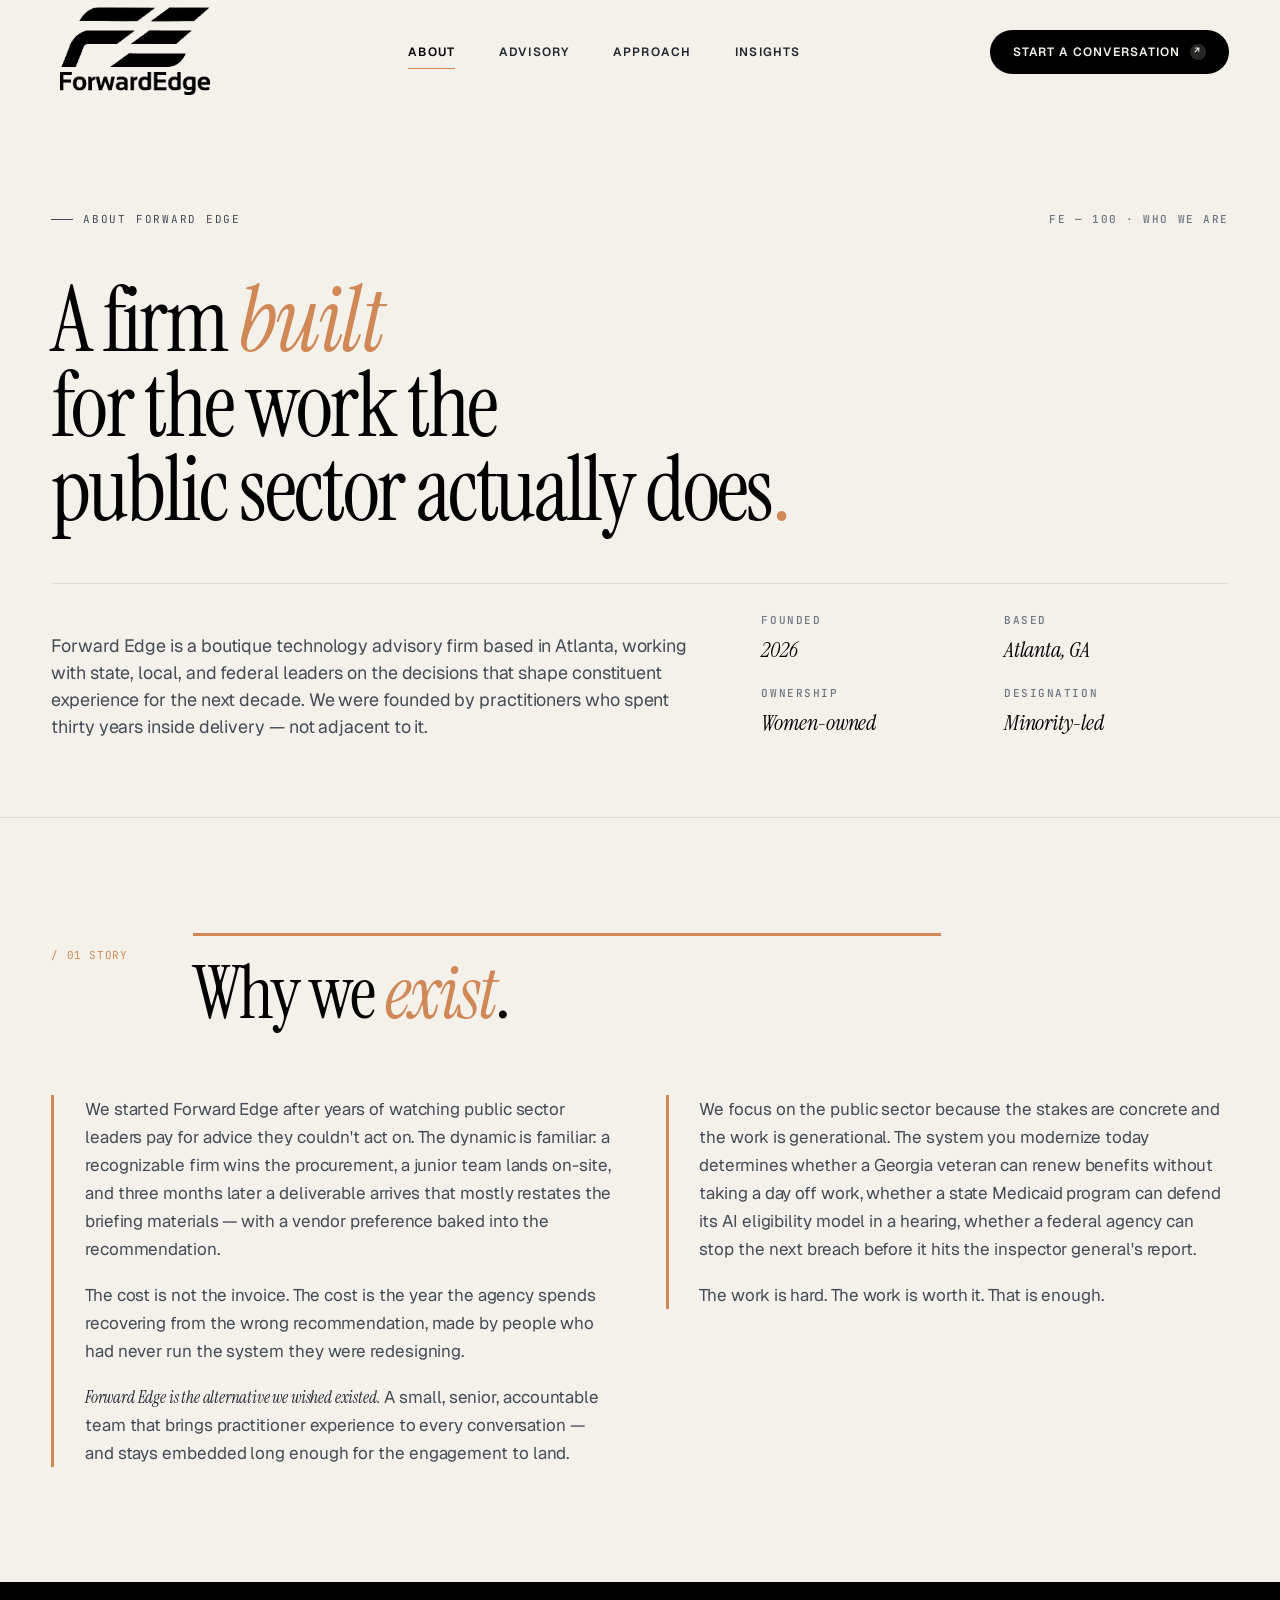
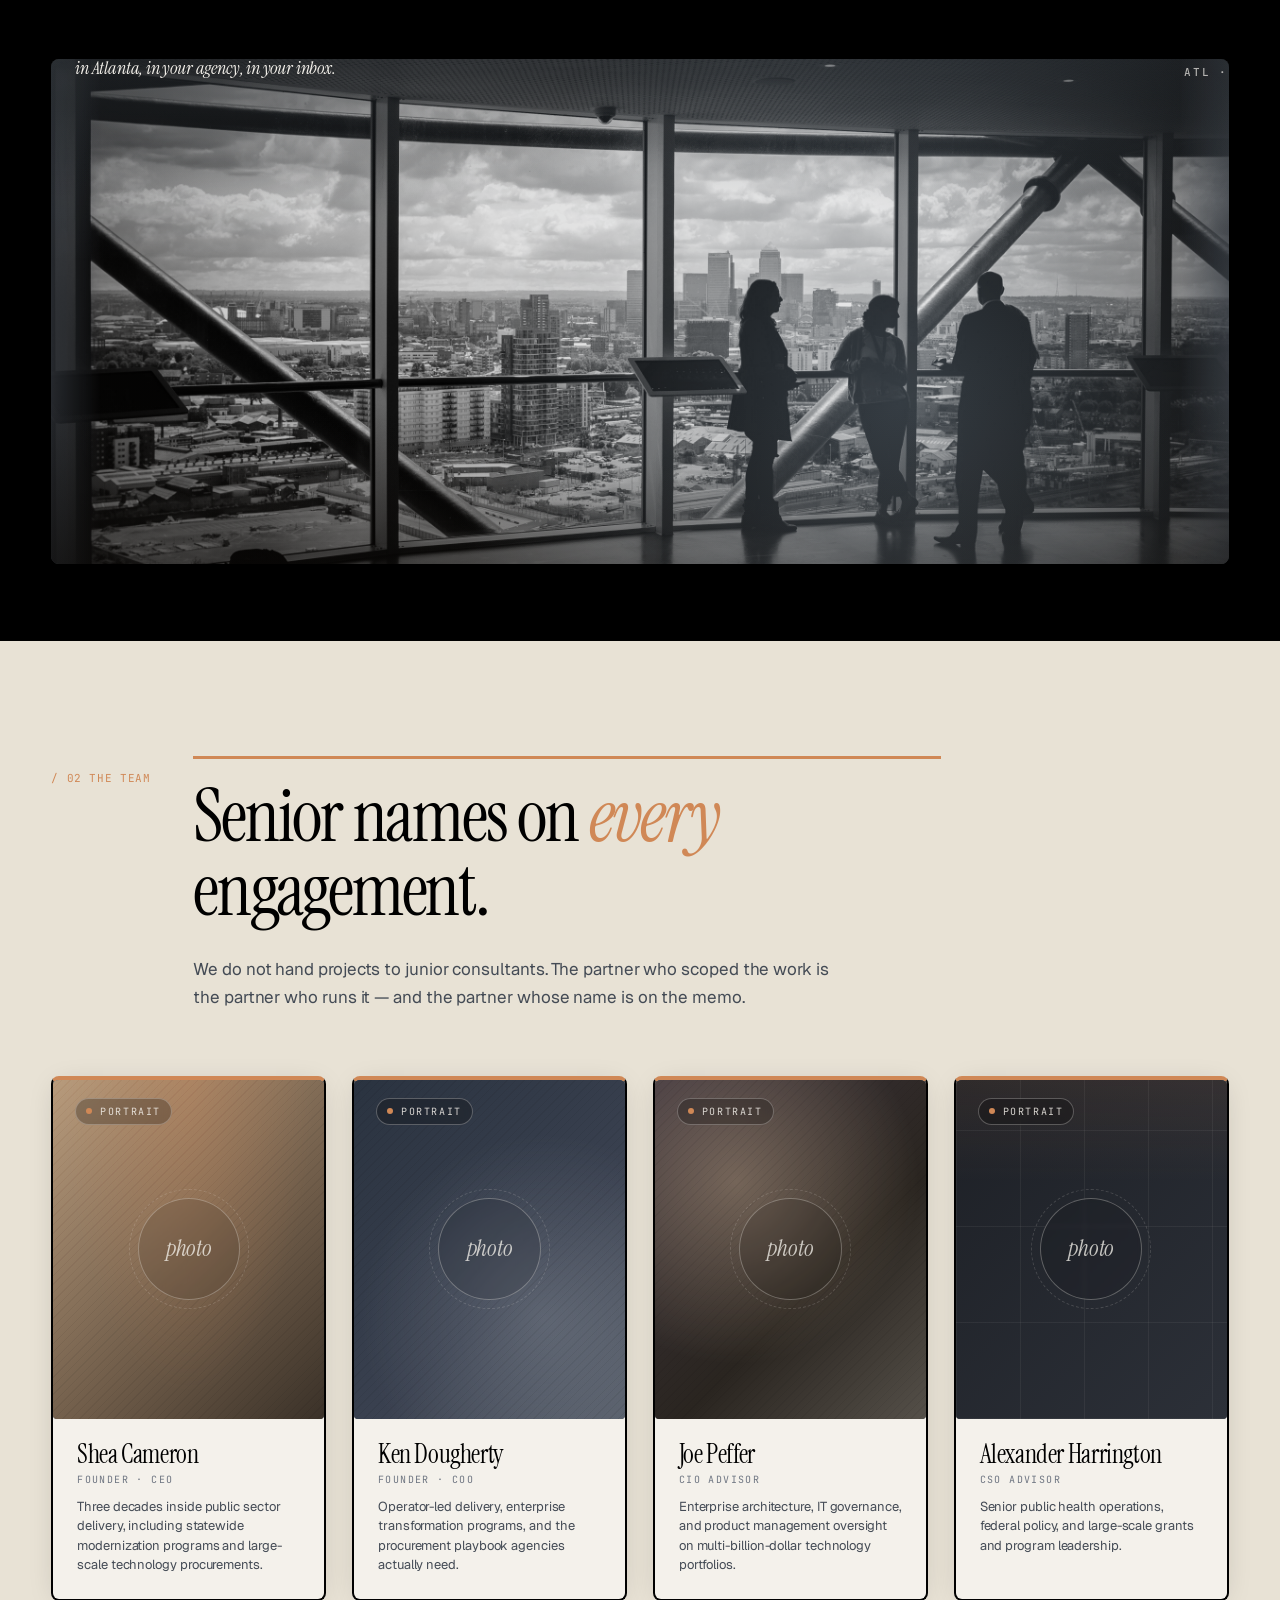
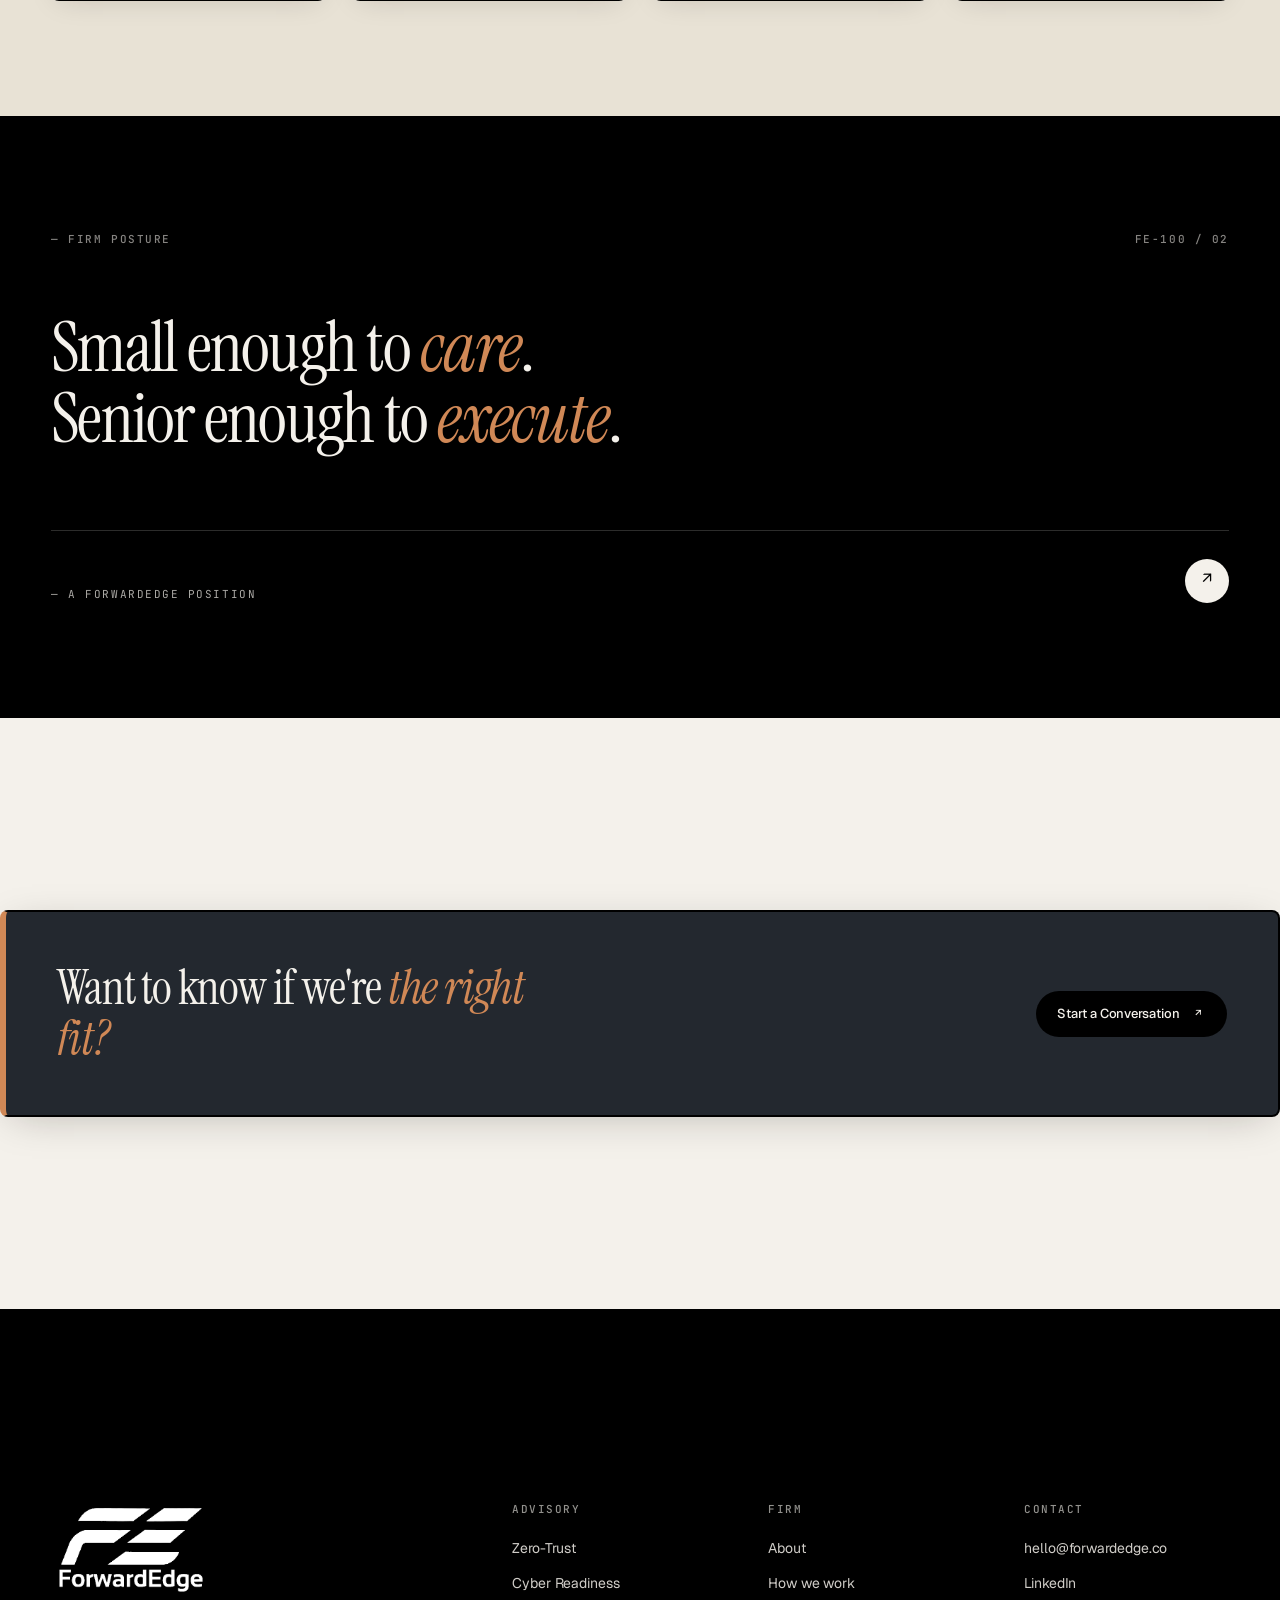
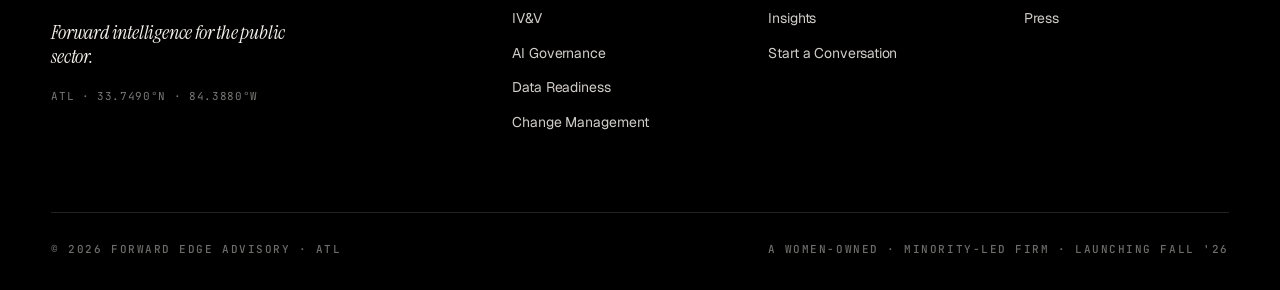
==== commit 78942fe1: "Add surface color variety across all sub-pages Black sections added to about (photo break), advisory" ====
--- a/about.html
+++ b/about.html
@@ -78,7 +78,7 @@
 </section>
 
 <!-- Editorial photo -->
-<section class="section-pad-sm surface-paper">
+<section class="section-pad-sm surface-black">
   <div class="container">
     <div class="photo cool reveal is-soft" style="aspect-ratio: 21/9; border-radius: var(--r-md);"><img src="assets/photos/about-hero-2.jpg" alt="" class="photo-img" />
       <span class="placeholder-tag">Photo · 21:9 · gov interior, architectural</span>
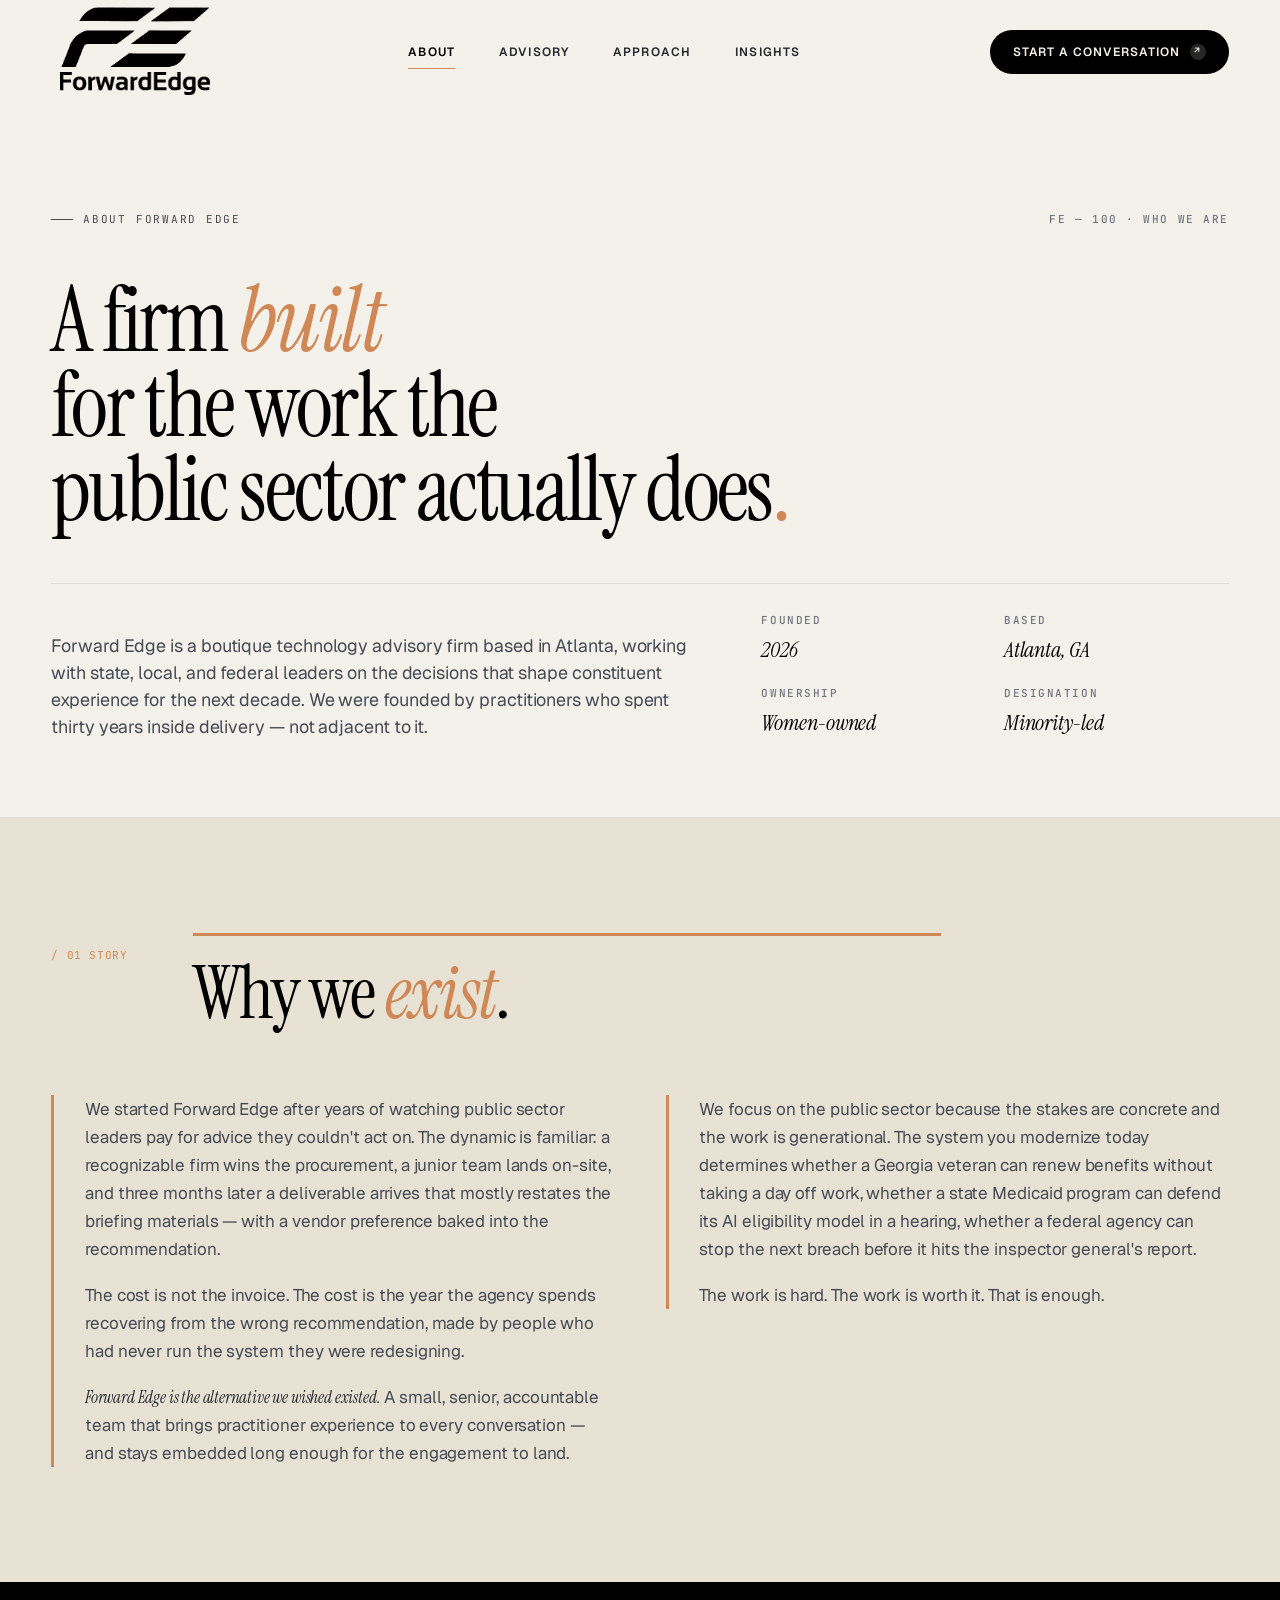
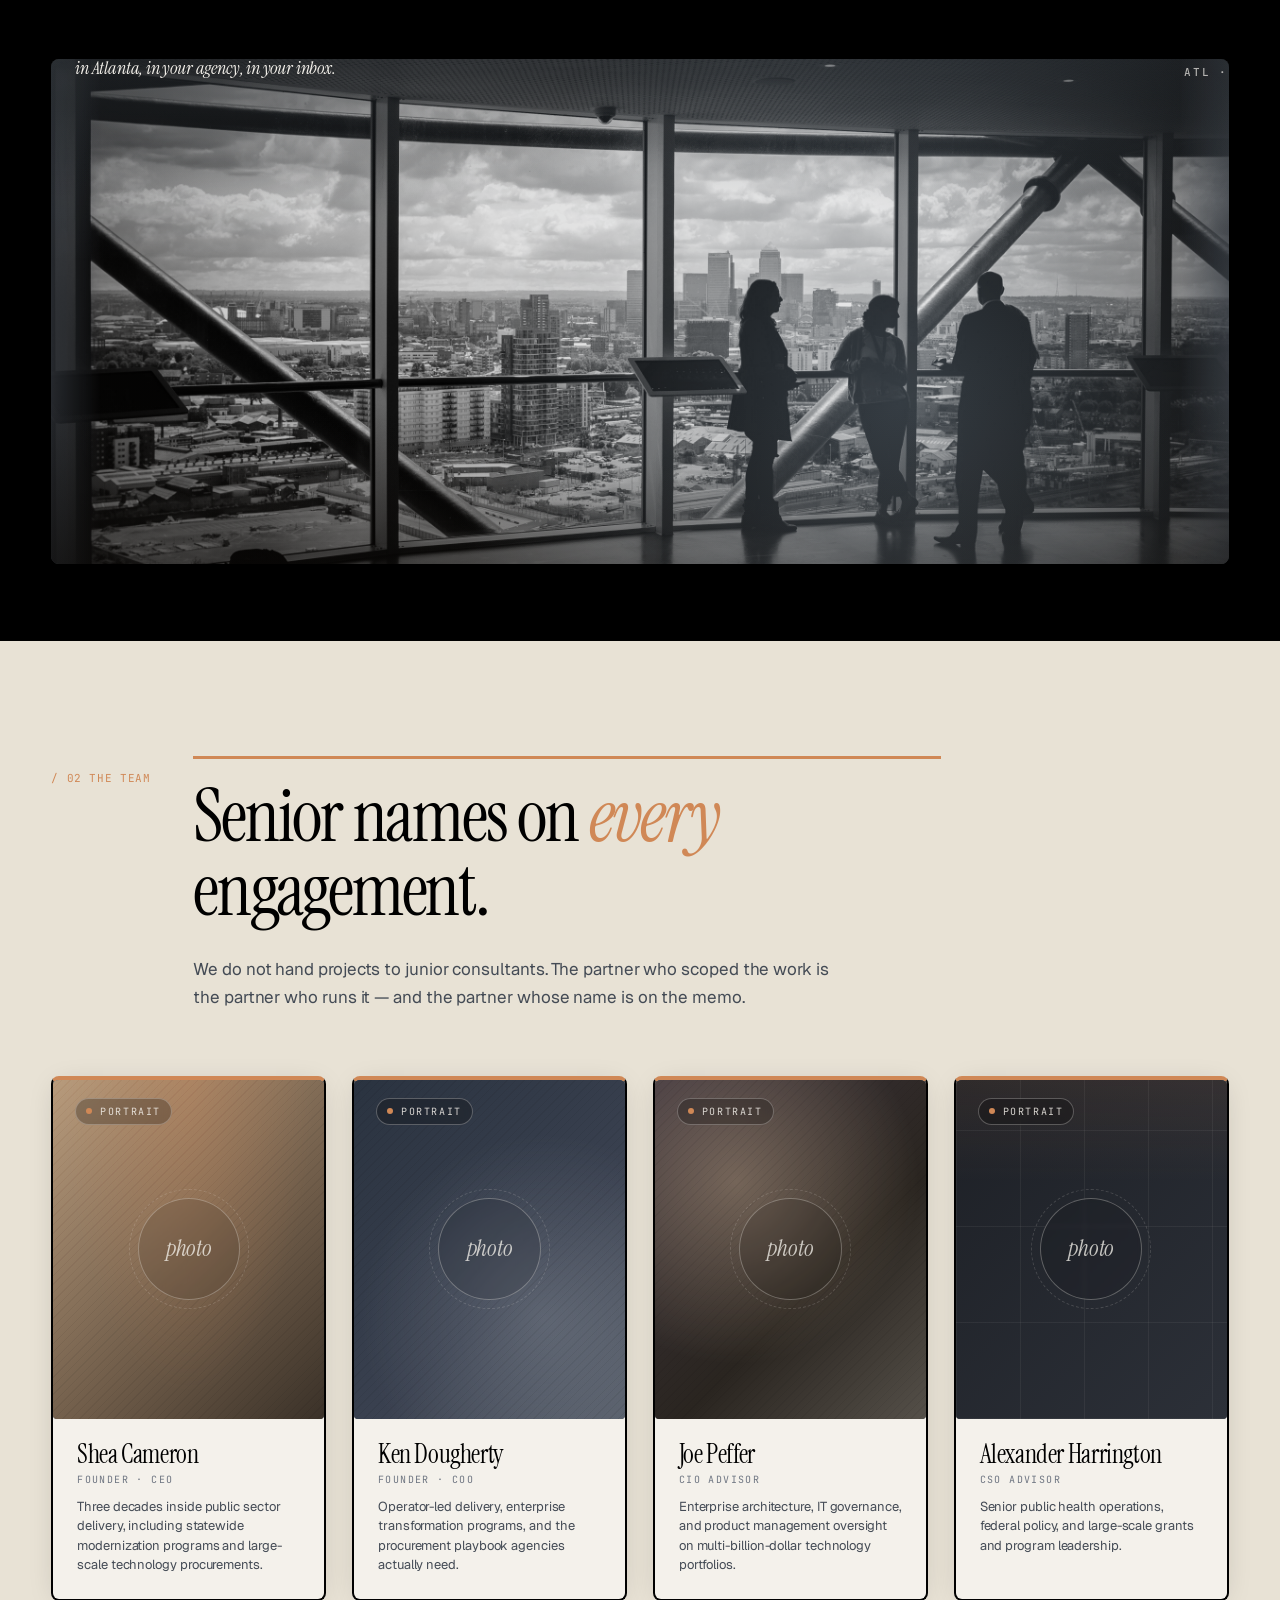
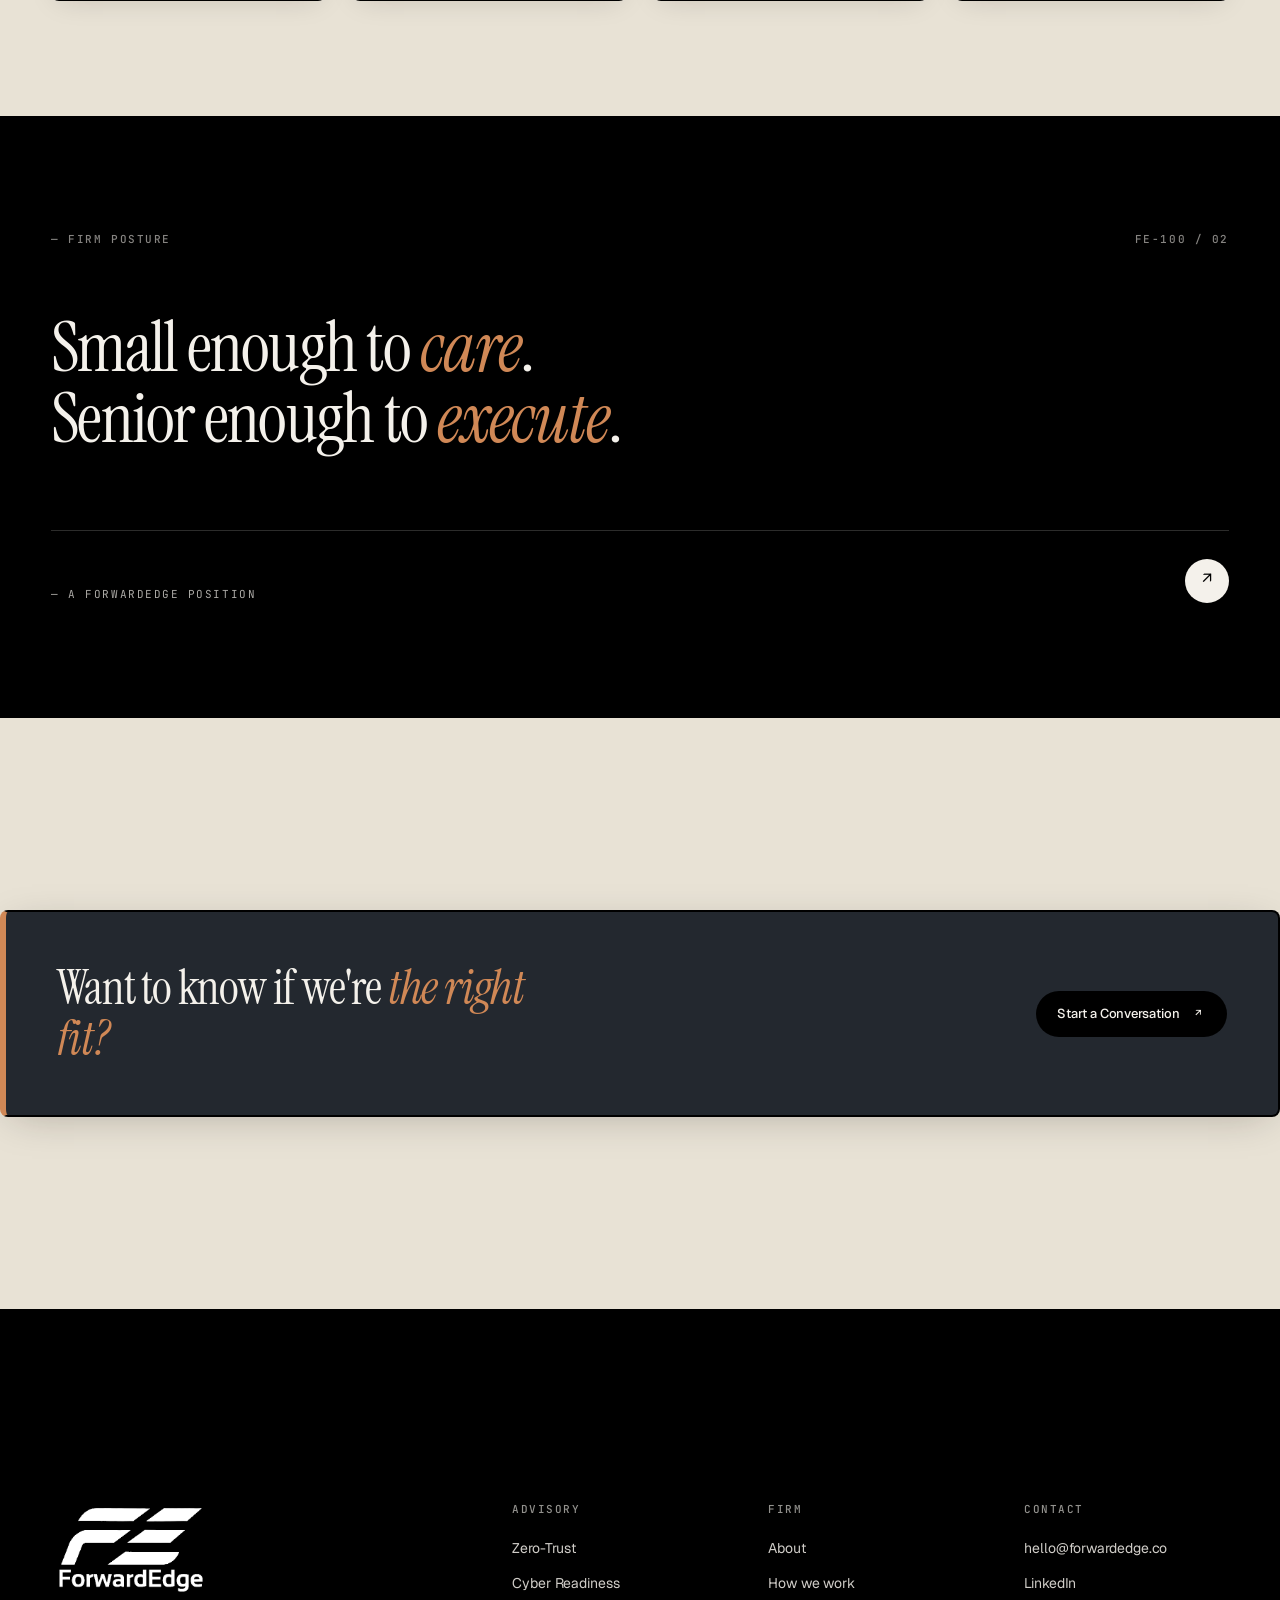
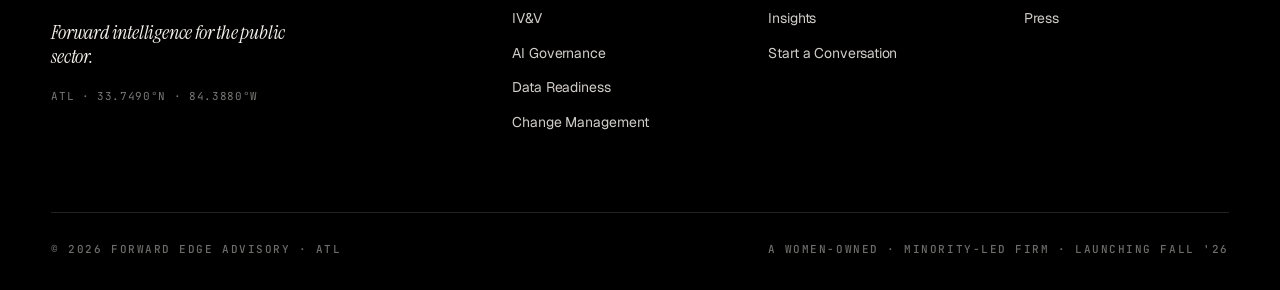
==== commit 3c9947f9: "Increase grey presence across all sub-pages Converted remaining surface-paper sections to surface-st" ====
--- a/about.html
+++ b/about.html
@@ -55,7 +55,7 @@
 </section>
 
 <!-- Story / why we exist -->
-<section class="section-pad surface-paper">
+<section class="section-pad surface-stone">
   <div class="container">
     <div class="section-head reveal">
       <span class="num">/ 01 STORY</span>
@@ -165,7 +165,7 @@
 </section>
 
 <!-- End CTA -->
-<section class="section-pad surface-paper">
+<section class="section-pad surface-stone">
   <div class="container end-cta">
     <div class="row reveal">
       <h3>Want to know if we're <em>the right fit?</em></h3>
